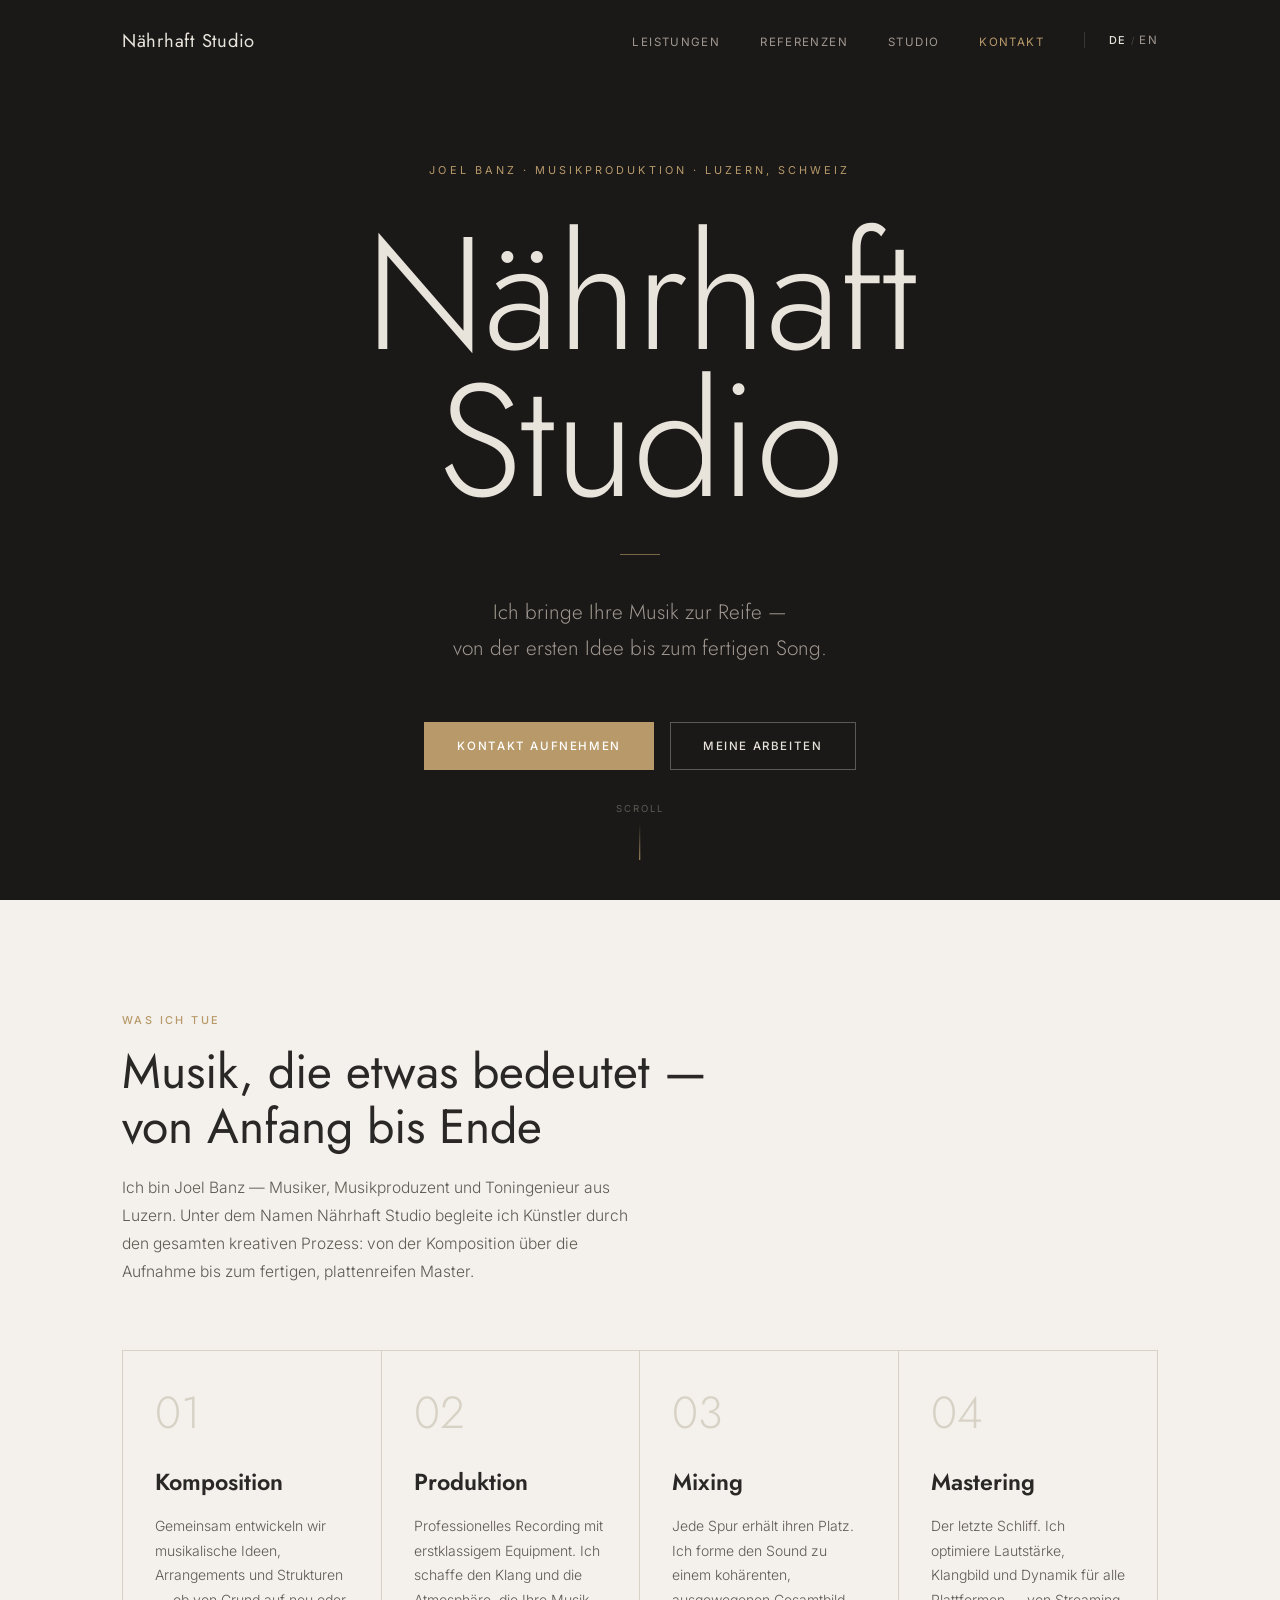
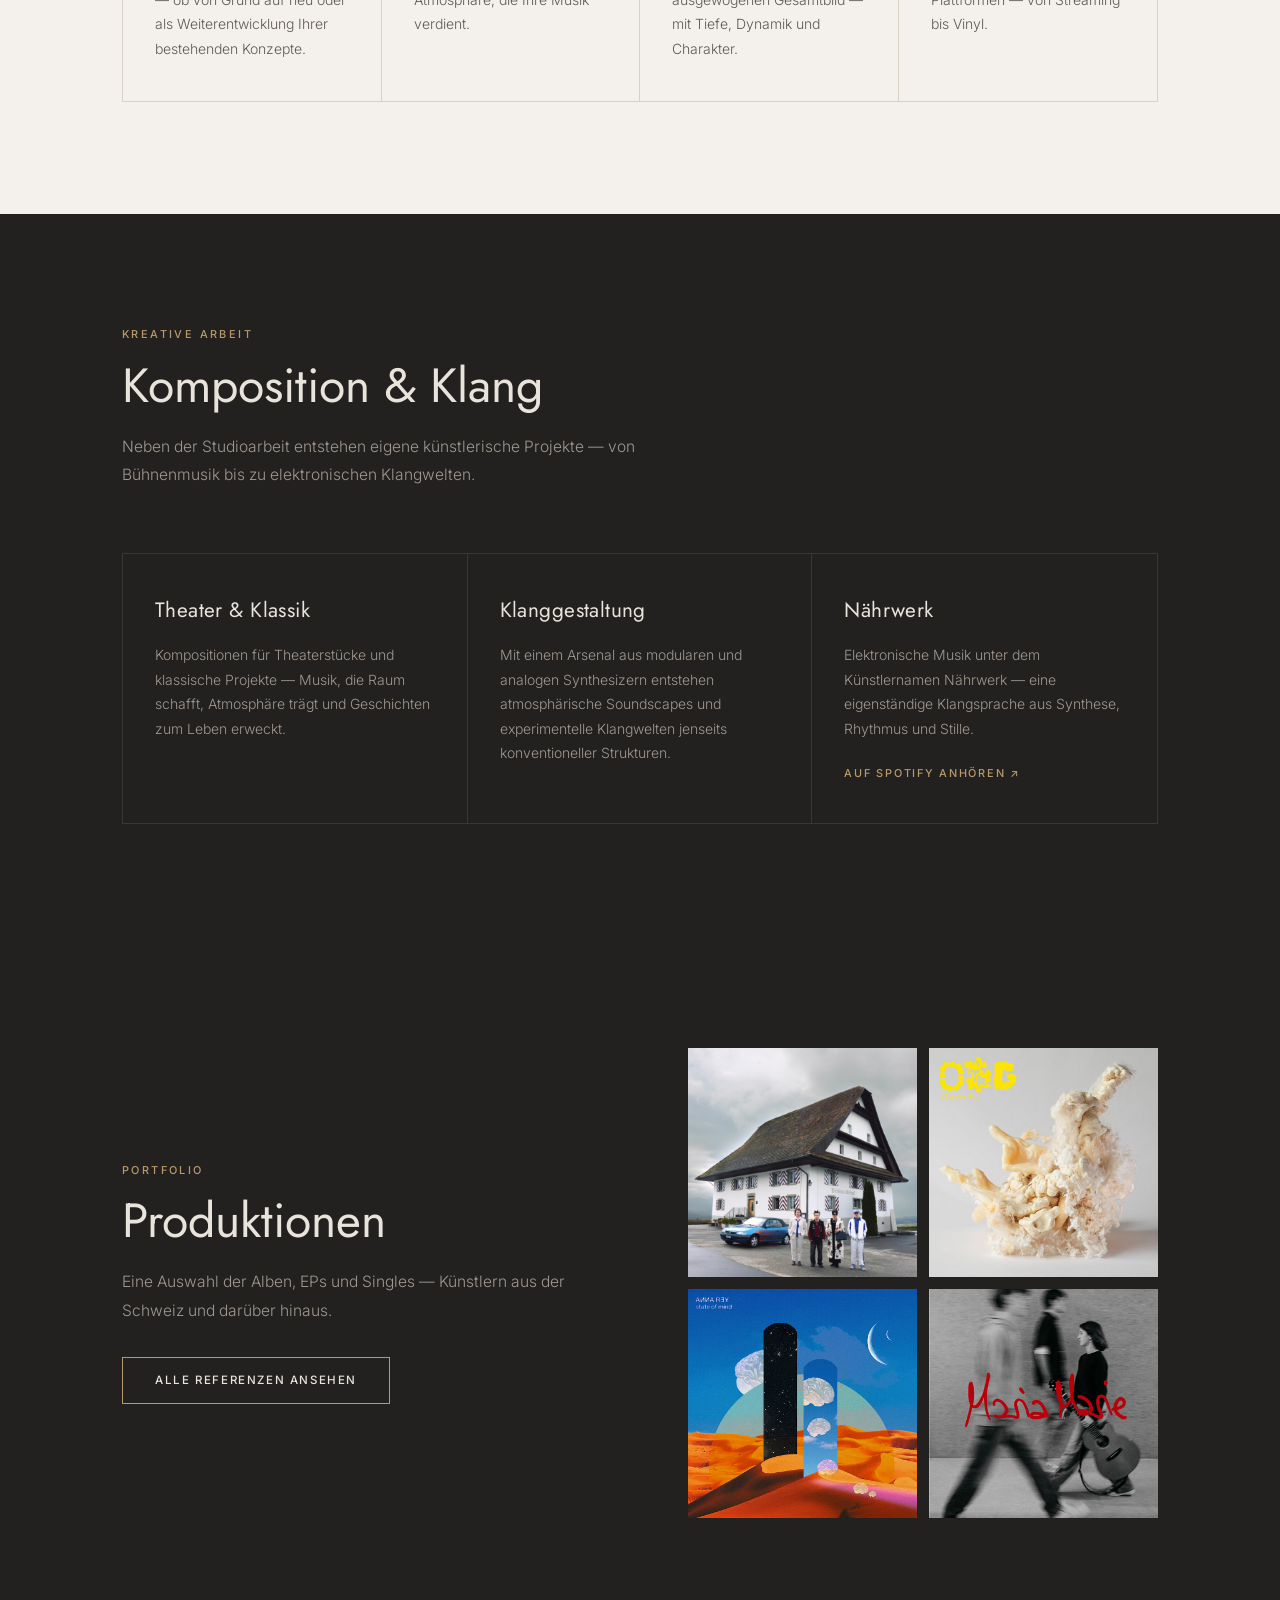
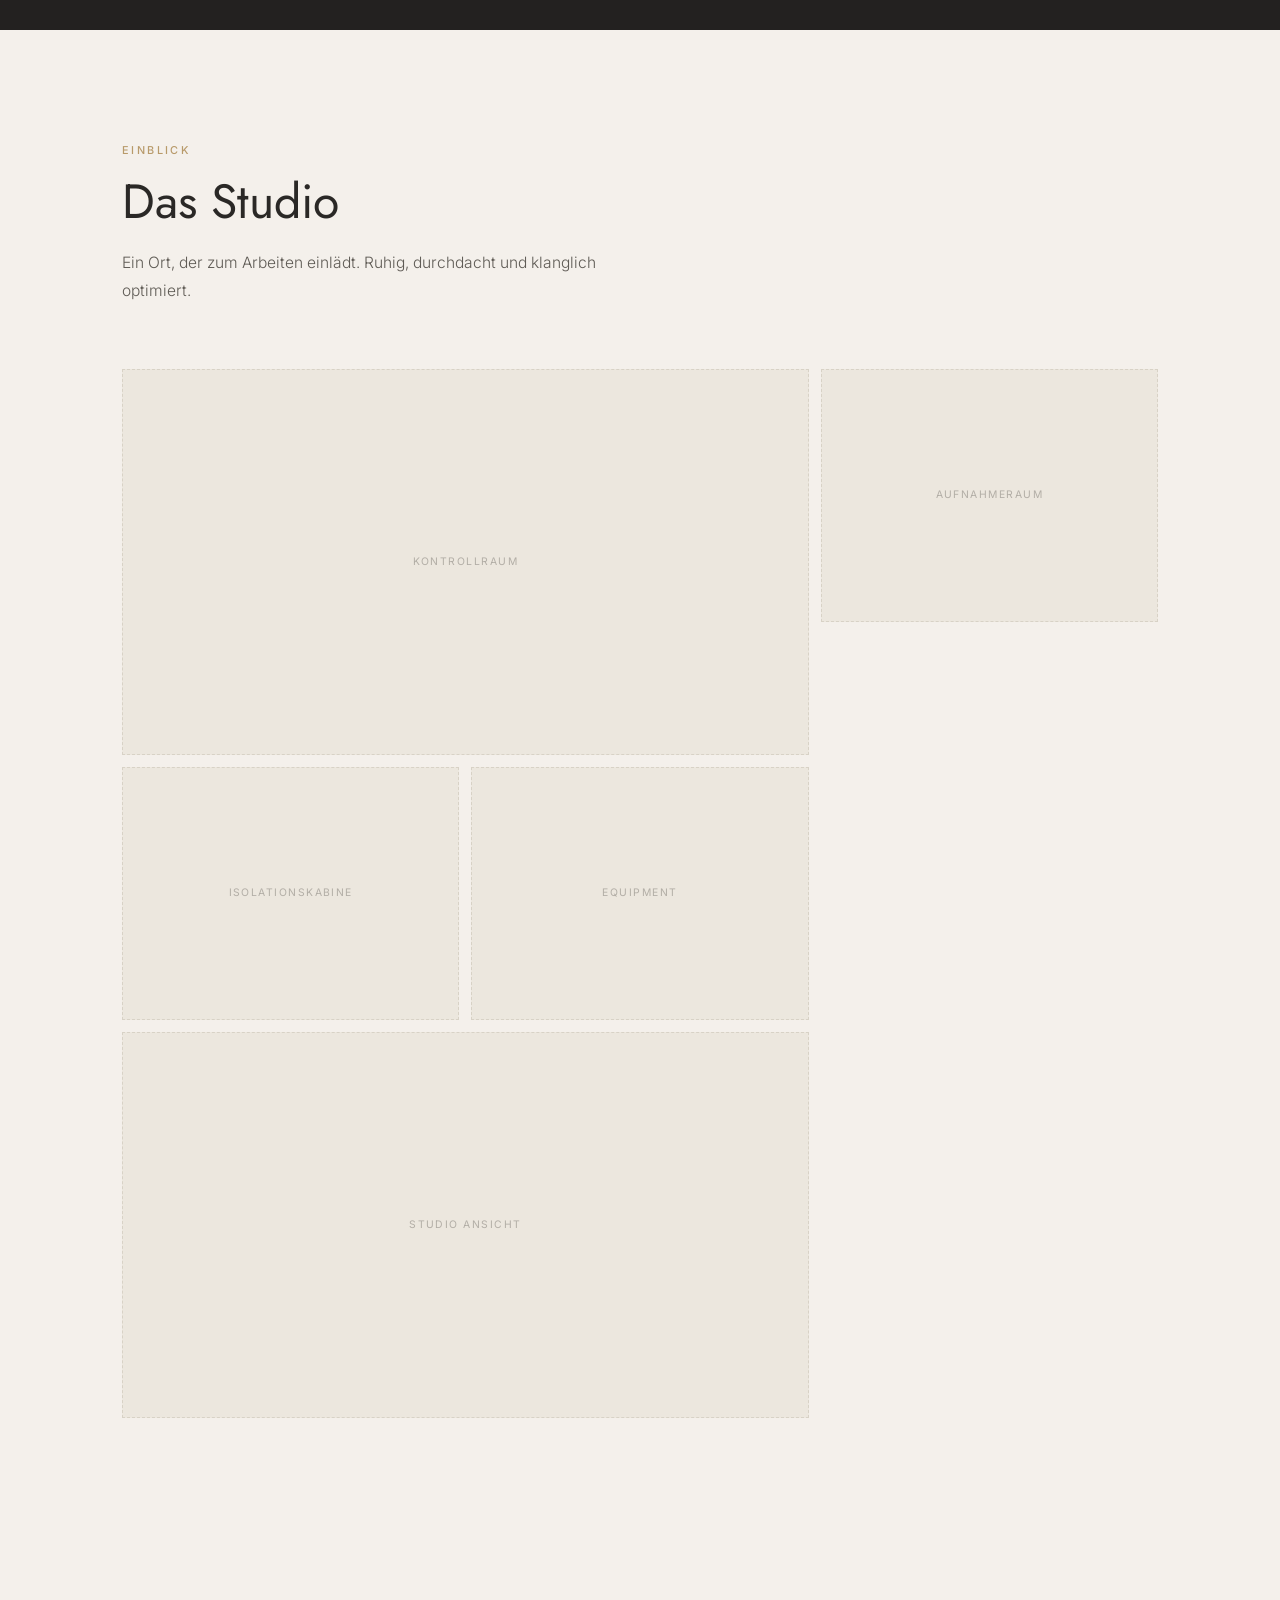
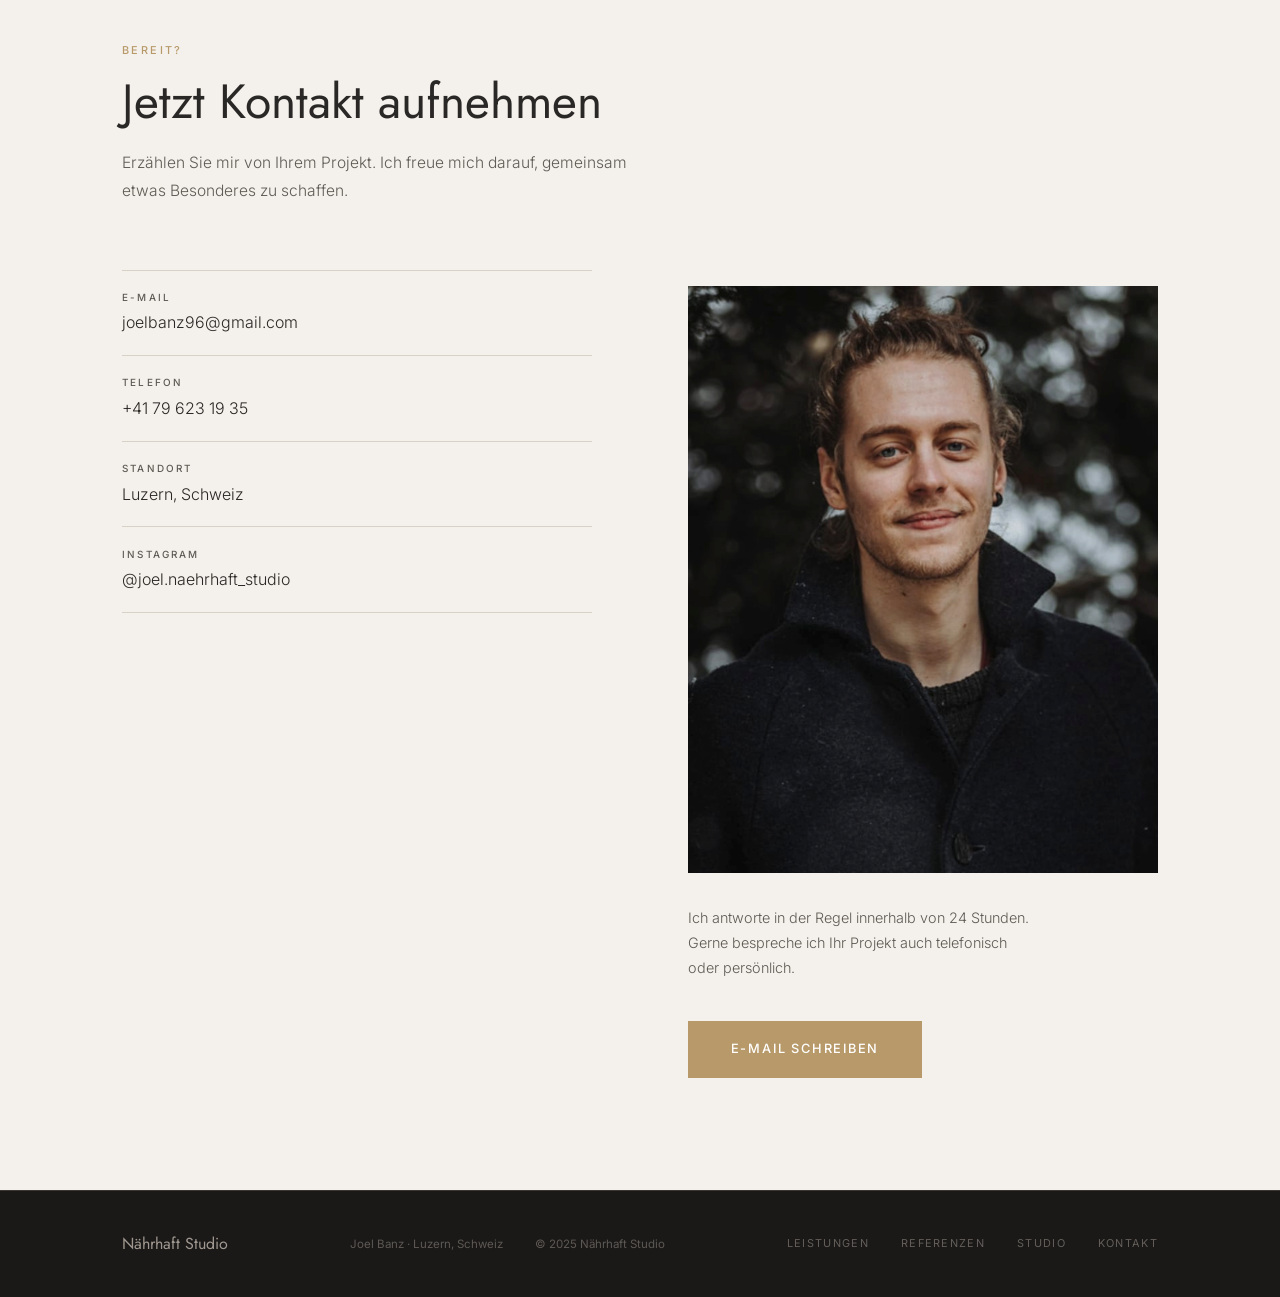
==== de/index.html @ 1186015e "Initial commit – Nährhaft Studio website" ====
<!DOCTYPE html>
<html lang="de">
<head>
    <meta charset="UTF-8">
    <meta name="viewport" content="width=device-width, initial-scale=1.0">

    <title>Joel Banz | Nährhaft Studio – Musikproduktion Luzern, Schweiz</title>
    <meta name="description" content="Joel Banz – Musiker, Musikproduzent und Toningenieur aus Luzern, Schweiz. Recording, Mixing, Mastering und Komposition unter dem Namen Nährhaft Studio.">
    <meta name="keywords" content="Joel Banz, Nährhaft Studio, Musikproduktion Luzern, Musikproduzent Luzern, Tonstudio Luzern, Tonstudio Schweiz, Aufnahmestudio Luzern, Mixing Luzern, Mastering Schweiz">
    <link rel="canonical" href="https://naehrhaft-studio.ch/de/">

    <link rel="alternate" hreflang="de"      href="https://naehrhaft-studio.ch/de/">
    <link rel="alternate" hreflang="en"      href="https://naehrhaft-studio.ch/en/">
    <link rel="alternate" hreflang="x-default" href="https://naehrhaft-studio.ch/de/">

    <meta property="og:title"       content="Joel Banz | Nährhaft Studio – Musikproduktion Luzern">
    <meta property="og:description" content="Joel Banz – Musikproduzent aus Luzern, Schweiz. Recording, Mixing, Mastering, Komposition.">
    <meta property="og:type"        content="website">
    <meta property="og:url"         content="https://naehrhaft-studio.ch/de/">
    <meta property="og:locale"      content="de_CH">

    <script type="application/ld+json">
    {
        "@context": "https://schema.org",
        "@type": "Person",
        "name": "Joel Banz",
        "jobTitle": "Musikproduzent",
        "description": "Joel Banz ist Musiker, Musikproduzent und Toningenieur aus Luzern, Schweiz. Unter dem Namen Nährhaft Studio bietet er Recording, Mixing, Mastering und Komposition.",
        "url": "https://naehrhaft-studio.ch/de/",
        "email": "joelbanz96@gmail.com",
        "address": { "@type": "PostalAddress", "addressLocality": "Luzern", "addressRegion": "LU", "addressCountry": "CH" },
        "brand": { "@type": "Brand", "name": "Nährhaft Studio" },
        "knowsAbout": ["Recording","Mixing","Mastering","Musikproduktion","Komposition","Tonstudio Luzern"]
    }
    </script>

    <link rel="preconnect" href="https://fonts.googleapis.com">
    <link rel="preconnect" href="https://fonts.gstatic.com" crossorigin>
    <link href="https://fonts.googleapis.com/css2?family=Jost:wght@200;300;400;500;600&family=Inter:wght@300;400;500&display=swap" rel="stylesheet">
    <link rel="stylesheet" href="../css/style.css">
</head>
<body>

<nav class="nav" id="nav" role="navigation" aria-label="Hauptnavigation">
    <div class="nav__inner">
        <a href="index.html" class="nav__logo">Nährhaft Studio</a>
        <button class="nav__toggle" id="navToggle" aria-expanded="false" aria-controls="navLinks" aria-label="Menü öffnen">
            <span></span><span></span><span></span>
        </button>
        <ul class="nav__links" id="navLinks">
            <li><a href="#services">Leistungen</a></li>
            <li><a href="references.html">Referenzen</a></li>
            <li><a href="#studio">Studio</a></li>
            <li><a href="#contact" class="nav__cta">Kontakt</a></li>
            <li class="lang-item">
                <span class="lang-btn lang-btn--current">DE</span>
                <span class="lang-sep">/</span>
                <a href="../en/index.html" class="lang-btn">EN</a>
            </li>
        </ul>
    </div>
</nav>

<section class="hero" id="home" aria-labelledby="hero-title">
    <div class="hero__content">
        <p class="hero__eyebrow">Joel Banz &middot; Musikproduktion &middot; Luzern, Schweiz</p>
        <h1 class="hero__title" id="hero-title">Nährhaft<br>Studio</h1>
        <div class="hero__divider"></div>
        <p class="hero__tagline">Ich bringe Ihre Musik zur Reife —<br>von der ersten Idee bis zum fertigen Song.</p>
        <div class="hero__actions">
            <a href="#contact" class="btn btn--primary">Kontakt aufnehmen</a>
            <a href="references.html" class="btn btn--ghost">Meine Arbeiten</a>
        </div>
    </div>
    <div class="hero__scroll" aria-hidden="true">
        <span class="hero__scroll-label">Scroll</span>
        <span class="hero__scroll-line"></span>
    </div>
</section>

<section class="services" id="services" aria-labelledby="services-title">
    <div class="container">
        <div class="section-header">
            <span class="section-label">Was ich tue</span>
            <h2 class="section-title" id="services-title">Musik, die etwas bedeutet —<br>von Anfang bis Ende</h2>
            <p class="section-text">
                Ich bin Joel Banz — Musiker, Musikproduzent und Toningenieur aus Luzern.
                Unter dem Namen Nährhaft Studio begleite ich Künstler durch den gesamten kreativen Prozess:
                von der Komposition über die Aufnahme bis zum fertigen, plattenreifen Master.
            </p>
        </div>
        <div class="services__grid">
            <div class="service-card">
                <div class="service-card__num">01</div>
                <h3 class="service-card__title">Komposition</h3>
                <p class="service-card__text">Gemeinsam entwickeln wir musikalische Ideen, Arrangements und Strukturen — ob von Grund auf neu oder als Weiterentwicklung Ihrer bestehenden Konzepte.</p>
            </div>
            <div class="service-card">
                <div class="service-card__num">02</div>
                <h3 class="service-card__title">Produktion</h3>
                <p class="service-card__text">Professionelles Recording mit erstklassigem Equipment. Ich schaffe den Klang und die Atmosphäre, die Ihre Musik verdient.</p>
            </div>
            <div class="service-card">
                <div class="service-card__num">03</div>
                <h3 class="service-card__title">Mixing</h3>
                <p class="service-card__text">Jede Spur erhält ihren Platz. Ich forme den Sound zu einem kohärenten, ausgewogenen Gesamtbild — mit Tiefe, Dynamik und Charakter.</p>
            </div>
            <div class="service-card">
                <div class="service-card__num">04</div>
                <h3 class="service-card__title">Mastering</h3>
                <p class="service-card__text">Der letzte Schliff. Ich optimiere Lautstärke, Klangbild und Dynamik für alle Plattformen — von Streaming bis Vinyl.</p>
            </div>
        </div>
    </div>
</section>

<section class="creative" id="creative" aria-labelledby="creative-title">
    <div class="container">
        <div class="section-header">
            <span class="section-label section-label--light">Kreative Arbeit</span>
            <h2 class="section-title section-title--light" id="creative-title">Komposition &amp; Klang</h2>
            <p class="section-text section-text--light">Neben der Studioarbeit entstehen eigene künstlerische Projekte — von Bühnenmusik bis zu elektronischen Klangwelten.</p>
        </div>
        <div class="creative__grid">
            <div class="creative-card">
                <h3 class="creative-card__title">Theater &amp; Klassik</h3>
                <p class="creative-card__text">Kompositionen für Theaterstücke und klassische Projekte — Musik, die Raum schafft, Atmosphäre trägt und Geschichten zum Leben erweckt.</p>
            </div>
            <div class="creative-card">
                <h3 class="creative-card__title">Klanggestaltung</h3>
                <p class="creative-card__text">Mit einem Arsenal aus modularen und analogen Synthesizern entstehen atmosphärische Soundscapes und experimentelle Klangwelten jenseits konventioneller Strukturen.</p>
            </div>
            <div class="creative-card creative-card--linked">
                <a href="https://open.spotify.com/artist/6WXcBFp0NF1ZWbCujQ64UZ" target="_blank" rel="noopener noreferrer" class="creative-card__link-wrap">
                    <h3 class="creative-card__title">Nährwerk</h3>
                    <p class="creative-card__text">Elektronische Musik unter dem Künstlernamen Nährwerk — eine eigenständige Klangsprache aus Synthese, Rhythmus und Stille.</p>
                    <span class="creative-card__listen">Auf Spotify anhören ↗</span>
                </a>
            </div>
        </div>
    </div>
</section>

<section class="refs-preview" id="references" aria-labelledby="refs-preview-title">
    <div class="container">
        <div class="refs-preview__inner">
            <div class="refs-preview__text">
                <span class="section-label">Portfolio</span>
                <h2 class="section-title section-title--light" id="refs-preview-title">Produktionen</h2>
                <p class="section-text section-text--light">Eine Auswahl der Alben, EPs und Singles — Künstlern aus der Schweiz und darüber hinaus.</p>
                <a href="references.html" class="btn--outline-light">Alle Referenzen ansehen</a>
            </div>
            <div class="refs-preview__albums">
                <a href="references.html" class="album-thumb"><img src="../images/albums/Club_Arielle_Ambulante_Burnoutkur.jpeg" alt="Club Arielle – Ambulante Burnoutkur" width="300" height="300" loading="lazy"></a>
                <a href="references.html" class="album-thumb"><img src="../images/albums/Oog_Viscose_Pop.jpg" alt="Oog – Viscose Pop" width="300" height="300" loading="lazy"></a>
                <a href="references.html" class="album-thumb"><img src="../images/albums/Anna_Rey_State_of_Mind.jpg" alt="Anna Rey – State of Mind" width="300" height="300" loading="lazy"></a>
                <a href="references.html" class="album-thumb"><img src="../images/albums/Janalynn_Maria_Marie.jpeg" alt="Janalynn – Maria Marie" width="300" height="300" loading="lazy"></a>
            </div>
        </div>
    </div>
</section>

<section class="studio-gallery" id="studio" aria-labelledby="studio-title">
    <div class="container">
        <div class="section-header">
            <span class="section-label">Einblick</span>
            <h2 class="section-title" id="studio-title">Das Studio</h2>
            <p class="section-text">Ein Ort, der zum Arbeiten einlädt. Ruhig, durchdacht und klanglich optimiert.</p>
        </div>
        <div class="gallery__grid">
            <div class="gallery__item gallery__item--wide"><div class="gallery__placeholder"><span>Kontrollraum</span></div></div>
            <div class="gallery__item"><div class="gallery__placeholder"><span>Aufnahmeraum</span></div></div>
            <div class="gallery__item"><div class="gallery__placeholder"><span>Isolationskabine</span></div></div>
            <div class="gallery__item"><div class="gallery__placeholder"><span>Equipment</span></div></div>
            <div class="gallery__item gallery__item--wide"><div class="gallery__placeholder"><span>Studio Ansicht</span></div></div>
        </div>
    </div>
</section>

<section class="contact" id="contact" aria-labelledby="contact-title">
    <div class="container">
        <div class="section-header">
            <span class="section-label">Bereit?</span>
            <h2 class="section-title" id="contact-title">Jetzt Kontakt aufnehmen</h2>
            <p class="section-text">Erzählen Sie mir von Ihrem Projekt. Ich freue mich darauf, gemeinsam etwas Besonderes zu schaffen.</p>
        </div>
        <div class="contact__grid">
            <div class="contact__details">
                <div class="contact__item">
                    <span class="contact__label">E-Mail</span>
                    <a href="mailto:joelbanz96@gmail.com" class="contact__value">joelbanz96@gmail.com</a>
                </div>
                <div class="contact__item">
                    <span class="contact__label">Telefon</span>
                    <a href="tel:+41796231935" class="contact__value">+41 79 623 19 35</a>
                </div>
                <div class="contact__item">
                    <span class="contact__label">Standort</span>
                    <span class="contact__value">Luzern, Schweiz</span>
                </div>
                <div class="contact__item">
                    <span class="contact__label">Instagram</span>
                    <a href="https://instagram.com/joel.naehrhaft_studio" class="contact__value" target="_blank" rel="noopener noreferrer">@joel.naehrhaft_studio</a>
                </div>
            </div>
            <div class="contact__side">
                <div class="contact__photo">
                    <img src="../images/profile/Joel.jpeg" alt="Joel Banz" width="600" height="750" loading="lazy">
                </div>
                <p class="contact__side-text">Ich antworte in der Regel innerhalb von 24 Stunden. Gerne bespreche ich Ihr Projekt auch telefonisch oder persönlich.</p>
                <a href="mailto:joelbanz96@gmail.com" class="btn btn--primary btn--large">E-Mail schreiben</a>
            </div>
        </div>
    </div>
</section>

<footer class="footer" role="contentinfo">
    <div class="container">
        <div class="footer__inner">
            <div class="footer__logo">Nährhaft Studio</div>
            <div class="footer__info">
                <span>Joel Banz &middot; Luzern, Schweiz</span>
                <span>&copy; 2025 Nährhaft Studio</span>
            </div>
            <nav class="footer__nav" aria-label="Footer-Navigation">
                <a href="#services">Leistungen</a>
                <a href="references.html">Referenzen</a>
                <a href="#studio">Studio</a>
                <a href="#contact">Kontakt</a>
            </nav>
        </div>
    </div>
</footer>

<script src="../js/main.js"></script>
</body>
</html>
---- css/style.css ----
/* =============================================
   Nährhaft Studio — Stylesheet
   ============================================= */

/* ---- Reset & Base ---- */
*, *::before, *::after { box-sizing: border-box; margin: 0; padding: 0; }

:root {
    --bg-light:       #f4f0eb;
    --bg-warm:        #ece7de;
    --bg-dark:        #1a1918;
    --bg-mid:         #232120;
    --bg-card:        #2c2a27;
    --accent:         #b89a6a;
    --accent-hover:   #a48558;
    --text-primary:   #2a2826;
    --text-secondary: #5e5a54;
    --text-light:     #e8e3db;
    --text-muted:     #a09890;
    --border-light:   #d8d2c6;
    --border-dark:    #3a3632;

    --font-serif: "Futura", "Futura PT", Jost, "Century Gothic", "Trebuchet MS", sans-serif;
    --font-sans:  'Inter', -apple-system, BlinkMacSystemFont, 'Segoe UI', sans-serif;

    --section-gap:    7rem;
    --container-w:    1100px;
    --pad:            2rem;
}

html { scroll-behavior: smooth; font-size: 16px; }

body {
    font-family: var(--font-sans);
    background: var(--bg-light);
    color: var(--text-primary);
    line-height: 1.6;
    -webkit-font-smoothing: antialiased;
}

img { max-width: 100%; display: block; }
a   { color: inherit; text-decoration: none; }

/* ---- Layout ---- */
.container {
    max-width: var(--container-w);
    margin: 0 auto;
    padding: 0 var(--pad);
}

/* ---- Typography helpers ---- */
.section-label {
    display: block;
    font-size: 0.68rem;
    font-weight: 500;
    letter-spacing: 0.22em;
    text-transform: uppercase;
    color: var(--accent);
    margin-bottom: 0.9rem;
}

.section-title {
    font-family: var(--font-serif);
    font-size: clamp(2rem, 4vw, 3rem);
    font-weight: 400;
    line-height: 1.15;
    color: var(--text-primary);
    margin-bottom: 1.25rem;
}
.section-title--light { color: var(--text-light); }

.section-text {
    font-size: 0.975rem;
    font-weight: 300;
    line-height: 1.8;
    color: var(--text-secondary);
    max-width: 52ch;
}
.section-text--light { color: var(--text-muted); }

.section-header        { margin-bottom: 4rem; }
.section-header--dark  { /* color variants handled via child class modifiers */ }

/* ---- Buttons ---- */
.btn {
    display: inline-block;
    padding: 0.85rem 2rem;
    font-family: var(--font-sans);
    font-size: 0.72rem;
    font-weight: 500;
    letter-spacing: 0.14em;
    text-transform: uppercase;
    border: 1px solid transparent;
    cursor: pointer;
    transition: background 0.2s, border-color 0.2s, color 0.2s;
}

.btn--primary {
    background: var(--accent);
    color: #fff;
    border-color: var(--accent);
}
.btn--primary:hover { background: var(--accent-hover); border-color: var(--accent-hover); }

.btn--ghost {
    background: transparent;
    color: var(--text-light);
    border-color: rgba(255,255,255,0.28);
}
.btn--ghost:hover { border-color: rgba(255,255,255,0.7); }

.btn--outline-light {
    display: inline-block;
    margin-top: 2rem;
    background: transparent;
    color: var(--text-light);
    border: 1px solid var(--accent);
    padding: 0.85rem 2rem;
    font-size: 0.72rem;
    font-weight: 500;
    letter-spacing: 0.14em;
    text-transform: uppercase;
    transition: background 0.2s, color 0.2s;
}
.btn--outline-light:hover { background: var(--accent); color: #fff; }

.btn--large { padding: 1.1rem 2.6rem; font-size: 0.8rem; }

/* ============================================================
   NAV
   ============================================================ */
.nav {
    position: fixed;
    top: 0; left: 0; right: 0;
    z-index: 100;
    padding: 1.6rem 0;
    transition: background 0.3s, padding 0.3s, box-shadow 0.3s;
}
.nav.scrolled {
    background: rgba(26, 25, 24, 0.97);
    padding: 1rem 0;
    box-shadow: 0 1px 0 var(--border-dark);
}

.nav__inner {
    max-width: var(--container-w);
    margin: 0 auto;
    padding: 0 var(--pad);
    display: flex;
    align-items: center;
    justify-content: space-between;
}

.nav__logo {
    font-family: var(--font-serif);
    font-size: 1.15rem;
    font-weight: 400;
    color: var(--text-light);
    letter-spacing: 0.04em;
    flex-shrink: 0;
}

.nav__links {
    list-style: none;
    display: flex;
    gap: 2.5rem;
    align-items: center;
}
.nav__links a {
    font-size: 0.72rem;
    font-weight: 400;
    letter-spacing: 0.12em;
    text-transform: uppercase;
    color: var(--text-muted);
    transition: color 0.2s;
}
.nav__links a:hover { color: var(--text-light); }
.nav__links .nav__cta { color: var(--accent) !important; }

.nav__toggle {
    display: none;
    flex-direction: column;
    gap: 5px;
    background: none;
    border: none;
    cursor: pointer;
    padding: 4px;
    z-index: 101;
}
.nav__toggle span {
    display: block;
    width: 22px;
    height: 1px;
    background: var(--text-light);
    transition: all 0.3s;
}

/* ---- Language toggle ---- */
.lang-item {
    display: flex;
    align-items: center;
    gap: 0.3rem;
    padding-left: 1.5rem;
    border-left: 1px solid var(--border-dark);
}

.lang-btn {
    background: none;
    border: none;
    font-family: var(--font-sans);
    font-size: 0.68rem;
    font-weight: 500;
    letter-spacing: 0.12em;
    color: var(--text-muted);
    cursor: pointer;
    padding: 0.15rem 0;
    transition: color 0.2s;
    line-height: 1;
}
.lang-btn:hover       { color: var(--text-light); }
.lang-btn.active,
.lang-btn--current    { color: var(--text-light); cursor: default; pointer-events: none; }

.lang-sep {
    font-size: 0.6rem;
    color: var(--text-muted);
    opacity: 0.35;
    user-select: none;
}

/* ============================================================
   HERO
   ============================================================ */
.hero {
    min-height: 100vh;
    background: var(--bg-dark);
    display: flex;
    flex-direction: column;
    justify-content: center;
    align-items: center;
    text-align: center;
    position: relative;
    padding: 9rem var(--pad) 7rem;
}

.hero__eyebrow {
    font-size: 0.68rem;
    letter-spacing: 0.28em;
    text-transform: uppercase;
    color: var(--accent);
    margin-bottom: 2.5rem;
    font-weight: 400;
}

.hero__title {
    font-family: var(--font-serif);
    font-size: clamp(4.5rem, 13vw, 10rem);
    font-weight: 300;
    line-height: 0.92;
    color: var(--text-light);
    letter-spacing: -0.01em;
    margin-bottom: 2.5rem;
}

.hero__divider {
    width: 40px;
    height: 1px;
    background: var(--accent);
    margin: 0 auto 2.5rem;
    opacity: 0.6;
}

.hero__tagline {
    font-family: var(--font-serif);
    font-size: clamp(1rem, 2vw, 1.3rem);
    font-weight: 300;
    color: var(--text-muted);
    margin-bottom: 3.5rem;
    line-height: 1.7;
}

.hero__actions {
    display: flex;
    gap: 1rem;
    flex-wrap: wrap;
    justify-content: center;
}

.hero__scroll {
    position: absolute;
    bottom: 2.5rem;
    left: 50%;
    transform: translateX(-50%);
    display: flex;
    flex-direction: column;
    align-items: center;
    gap: 0.5rem;
}

.hero__scroll-label {
    font-size: 0.6rem;
    letter-spacing: 0.2em;
    text-transform: uppercase;
    color: var(--text-muted);
    opacity: 0.5;
}

.hero__scroll-line {
    display: block;
    width: 1px;
    height: 36px;
    background: linear-gradient(to bottom, transparent, var(--accent));
    animation: scrollPulse 2.2s ease-in-out infinite;
}

@keyframes scrollPulse {
    0%, 100% { opacity: 0.25; }
    50%       { opacity: 0.9; }
}

/* ============================================================
   SERVICES
   ============================================================ */
.services {
    background: var(--bg-light);
    padding: var(--section-gap) 0;
}

.services__grid {
    display: grid;
    grid-template-columns: repeat(4, 1fr);
    border: 1px solid var(--border-light);
}

.service-card {
    padding: 2.5rem 2rem 2.5rem;
    border-right: 1px solid var(--border-light);
    transition: background 0.25s;
}
.service-card:last-child { border-right: none; }
.service-card:hover { background: var(--bg-warm); }

.service-card__num {
    font-family: var(--font-serif);
    font-size: 2.8rem;
    font-weight: 300;
    color: var(--border-light);
    line-height: 1;
    margin-bottom: 1.75rem;
    user-select: none;
}

.service-card__title {
    font-family: var(--font-serif);
    font-size: 1.45rem;
    font-weight: 600;
    color: var(--text-primary);
    margin-bottom: 0.8rem;
}

.service-card__text {
    font-size: 0.875rem;
    font-weight: 300;
    color: var(--text-secondary);
    line-height: 1.75;
}

/* ============================================================
   CREATIVE WORK
   ============================================================ */
.creative {
    background: var(--bg-mid);
    padding: var(--section-gap) 0;
}

.creative__grid {
    display: grid;
    grid-template-columns: repeat(3, 1fr);
    gap: 0;
    border: 1px solid var(--border-dark);
}

.creative-card {
    padding: 2.5rem 2rem;
    border-right: 1px solid var(--border-dark);
}
.creative-card:last-child { border-right: none; }

.creative-card__title {
    font-family: var(--font-serif);
    font-size: 1.3rem;
    font-weight: 400;
    color: var(--text-light);
    margin-bottom: 1rem;
    letter-spacing: 0.02em;
}

.creative-card__text {
    font-size: 0.875rem;
    font-weight: 300;
    color: var(--text-muted);
    line-height: 1.75;
}

/* Nährwerk card — fully clickable */
.creative-card--linked {
    transition: background 0.25s;
}
.creative-card--linked:hover { background: var(--bg-card); }

.creative-card__link-wrap {
    display: flex;
    flex-direction: column;
    height: 100%;
    text-decoration: none;
}

.creative-card__listen {
    display: inline-block;
    margin-top: 1.5rem;
    font-size: 0.68rem;
    font-weight: 500;
    letter-spacing: 0.16em;
    text-transform: uppercase;
    color: var(--accent);
    transition: color 0.2s;
}
.creative-card--linked:hover .creative-card__listen { color: var(--text-light); }

/* ============================================================
   GEAR
   ============================================================ */
.gear {
    background: var(--bg-dark);
    padding: var(--section-gap) 0;
}

.gear__grid {
    display: grid;
    grid-template-columns: repeat(3, 1fr);
    gap: 3.5rem 4.5rem;
}

.gear-category__title {
    font-size: 0.65rem;
    font-weight: 500;
    letter-spacing: 0.22em;
    text-transform: uppercase;
    color: var(--accent);
    margin-bottom: 1rem;
    padding-bottom: 0.75rem;
    border-bottom: 1px solid var(--border-dark);
}

.gear-list { list-style: none; }

.gear-list li {
    font-size: 0.9rem;
    font-weight: 300;
    color: var(--text-muted);
    padding: 0.45rem 0;
    border-bottom: 1px solid rgba(255,255,255,0.04);
    transition: color 0.2s;
}
.gear-list li:hover { color: var(--text-light); }
.gear-list li:last-child { border-bottom: none; }

/* ============================================================
   STUDIO GALLERY
   ============================================================ */
.studio-gallery {
    background: var(--bg-light);
    padding: var(--section-gap) 0;
}

.gallery__note {
    font-size: 0.75rem;
    color: var(--text-secondary);
    margin-top: -3rem;
    margin-bottom: 3.5rem;
    opacity: 0.6;
    font-style: italic;
}

.gallery__grid {
    display: grid;
    grid-template-columns: repeat(3, 1fr);
    gap: 0.75rem;
}

.gallery__item {
    overflow: hidden;
    aspect-ratio: 4/3;
    background: var(--bg-warm);
    position: relative;
}

.gallery__item--wide { grid-column: span 2; aspect-ratio: 16/9; }
.gallery__item--tall { grid-row: span 2; aspect-ratio: unset; }

.gallery__item img {
    width: 100%;
    height: 100%;
    object-fit: cover;
    transition: transform 0.55s ease;
}
.gallery__item:hover img { transform: scale(1.04); }

.gallery__placeholder {
    width: 100%;
    height: 100%;
    background: var(--bg-warm);
    border: 1px dashed var(--border-light);
    display: flex;
    align-items: center;
    justify-content: center;
}
.gallery__placeholder span {
    font-size: 0.65rem;
    letter-spacing: 0.14em;
    text-transform: uppercase;
    color: var(--text-secondary);
    opacity: 0.4;
}

/* ============================================================
   REFERENCES PREVIEW
   ============================================================ */
.refs-preview {
    background: var(--bg-mid);
    padding: var(--section-gap) 0;
}

.refs-preview__inner {
    display: grid;
    grid-template-columns: 1fr 1fr;
    gap: 6rem;
    align-items: center;
}

.refs-preview__albums {
    display: grid;
    grid-template-columns: repeat(2, 1fr);
    gap: 0.75rem;
}

.album-thumb {
    aspect-ratio: 1;
    overflow: hidden;
    background: var(--bg-card);
}

.album-thumb img {
    width: 100%;
    height: 100%;
    object-fit: cover;
    transition: transform 0.4s ease;
}
.album-thumb:hover img { transform: scale(1.05); }

.album-thumb--placeholder {
    border: 1px dashed var(--border-dark);
}

/* ============================================================
   CONTACT
   ============================================================ */
.contact {
    background: var(--bg-light);
    padding: var(--section-gap) 0;
}

.contact__grid {
    display: grid;
    grid-template-columns: 1fr 1fr;
    gap: 6rem;
    align-items: start;
}

.contact__item {
    display: flex;
    flex-direction: column;
    gap: 0.3rem;
    padding: 1.2rem 0;
    border-bottom: 1px solid var(--border-light);
}
.contact__item:first-child { border-top: 1px solid var(--border-light); }

.contact__label {
    font-size: 0.62rem;
    font-weight: 500;
    letter-spacing: 0.22em;
    text-transform: uppercase;
    color: var(--text-secondary);
}

.contact__value {
    font-size: 1rem;
    font-weight: 300;
    color: var(--text-primary);
    transition: color 0.2s;
}
a.contact__value:hover { color: var(--accent); }

.contact__side { padding-top: 1rem; }

.contact__photo {
    width: 100%;
    aspect-ratio: 4 / 5;
    overflow: hidden;
    margin-bottom: 2rem;
}

.contact__photo img {
    width: 100%;
    height: 100%;
    object-fit: cover;
    object-position: center top;
}

.contact__side-text {
    font-size: 0.9rem;
    font-weight: 300;
    color: var(--text-secondary);
    line-height: 1.75;
    margin-bottom: 2.5rem;
    max-width: 38ch;
}

/* ============================================================
   FOOTER
   ============================================================ */
.footer {
    background: var(--bg-dark);
    padding: 2.5rem 0;
    border-top: 1px solid var(--border-dark);
}

.footer__inner {
    display: flex;
    align-items: center;
    justify-content: space-between;
    gap: 2rem;
    flex-wrap: wrap;
}

.footer__logo {
    font-family: var(--font-serif);
    font-size: 1rem;
    font-weight: 400;
    color: var(--text-muted);
}

.footer__info {
    display: flex;
    gap: 2rem;
    font-size: 0.72rem;
    color: var(--text-muted);
    opacity: 0.5;
}

.footer__nav {
    display: flex;
    gap: 2rem;
}
.footer__nav a {
    font-size: 0.68rem;
    letter-spacing: 0.12em;
    text-transform: uppercase;
    color: var(--text-muted);
    opacity: 0.55;
    transition: opacity 0.2s;
}
.footer__nav a:hover { opacity: 1; }

/* ============================================================
   REFERENCES PAGE
   ============================================================ */
.page-hero {
    background: var(--bg-light);
    padding: 9rem var(--pad) 4rem;
    border-bottom: 1px solid var(--border-light);
}

.refs-section {
    background: var(--bg-light);
    padding: 5rem 0 var(--section-gap);
}

.refs__grid {
    display: grid;
    grid-template-columns: repeat(3, 1fr);
    gap: 3rem 2rem;
}

.ref-card__img-wrap {
    display: block;
    position: relative;
    overflow: hidden;
    aspect-ratio: 1;
    background: var(--bg-warm);
    margin-bottom: 1rem;
}
.ref-card__img-wrap img {
    width: 100%;
    height: 100%;
    object-fit: cover;
    transition: transform 0.4s ease;
}
.ref-card__img-wrap:hover img { transform: scale(1.04); }

.ref-card__overlay {
    position: absolute;
    inset: 0;
    background: rgba(26,25,24,0.72);
    display: flex;
    align-items: center;
    justify-content: center;
    opacity: 0;
    transition: opacity 0.3s;
}
.ref-card__img-wrap:hover .ref-card__overlay { opacity: 1; }

.ref-card__listen {
    font-size: 0.7rem;
    font-weight: 500;
    letter-spacing: 0.16em;
    text-transform: uppercase;
    color: var(--text-light);
}

.ref-card__placeholder-img {
    width: 100%;
    height: 100%;
    background: var(--bg-warm);
    border: 1px dashed var(--border-light);
}

.ref-card__info { padding: 0 0.15rem; }

.ref-card__artist {
    font-size: 0.68rem;
    font-weight: 500;
    letter-spacing: 0.18em;
    text-transform: uppercase;
    color: var(--accent);
    margin-bottom: 0.25rem;
}

.ref-card__title {
    font-family: var(--font-serif);
    font-size: 1.2rem;
    font-weight: 400;
    color: var(--text-primary);
    margin-bottom: 0.3rem;
}

.ref-card__meta {
    font-size: 0.75rem;
    color: var(--text-secondary);
}

.ref-card__role {
    font-size: 0.75rem;
    color: var(--text-secondary);
    margin-top: 0.2rem;
}

.refs-cta {
    background: var(--bg-dark);
    padding: var(--section-gap) 0;
    text-align: center;
}
.refs-cta__inner { max-width: 580px; margin: 0 auto; }
.refs-cta__inner .section-text {
    margin: 0 auto;
    text-align: center;
}
.refs-cta__inner .btn { margin-top: 2.5rem; }

/* ============================================================
   RESPONSIVE
   ============================================================ */
@media (max-width: 900px) {
    :root { --section-gap: 5rem; --pad: 1.5rem; }

    .services__grid { grid-template-columns: repeat(2, 1fr); }
    .service-card:nth-child(2) { border-right: none; }
    .service-card:nth-child(1),
    .service-card:nth-child(2) { border-bottom: 1px solid var(--border-light); }

    .creative__grid { grid-template-columns: 1fr; }
    .creative-card { border-right: none; border-bottom: 1px solid var(--border-dark); }
    .creative-card:last-child { border-bottom: none; }

    .gear__grid { grid-template-columns: repeat(2, 1fr); gap: 2.5rem 3rem; }

    .gallery__grid { grid-template-columns: repeat(2, 1fr); }
    .gallery__item--wide { grid-column: span 2; }

    .refs-preview__inner  { grid-template-columns: 1fr; gap: 3rem; }
    .contact__grid        { grid-template-columns: 1fr; gap: 3rem; }

    .refs__grid { grid-template-columns: repeat(2, 1fr); }
}

@media (max-width: 640px) {
    .lang-item {
        border-left: none;
        padding-left: 0;
    }
    .lang-btn { font-size: 1rem; letter-spacing: 0.15em; }
    .nav__links {
        display: none;
        position: fixed;
        inset: 0;
        background: var(--bg-dark);
        flex-direction: column;
        justify-content: center;
        align-items: center;
        gap: 2.5rem;
    }
    .nav__links.open { display: flex; }
    .nav__links a { font-size: 1rem; letter-spacing: 0.15em; }
    .nav__toggle { display: flex; }

    .services__grid { grid-template-columns: 1fr; }
    .service-card { border-right: none; border-bottom: 1px solid var(--border-light); }
    .service-card:last-child { border-bottom: none; }
    .service-card:nth-child(1),
    .service-card:nth-child(2) { border-bottom: 1px solid var(--border-light); }

    .gear__grid { grid-template-columns: 1fr; gap: 2rem; }

    .gallery__grid { grid-template-columns: 1fr; }
    .gallery__item--wide { grid-column: span 1; aspect-ratio: 4/3; }

    .refs-preview__albums { grid-template-columns: repeat(2, 1fr); }

    .footer__inner { flex-direction: column; text-align: center; }
    .footer__info { flex-direction: column; gap: 0.4rem; align-items: center; }

    .refs__grid { grid-template-columns: 1fr; }
}
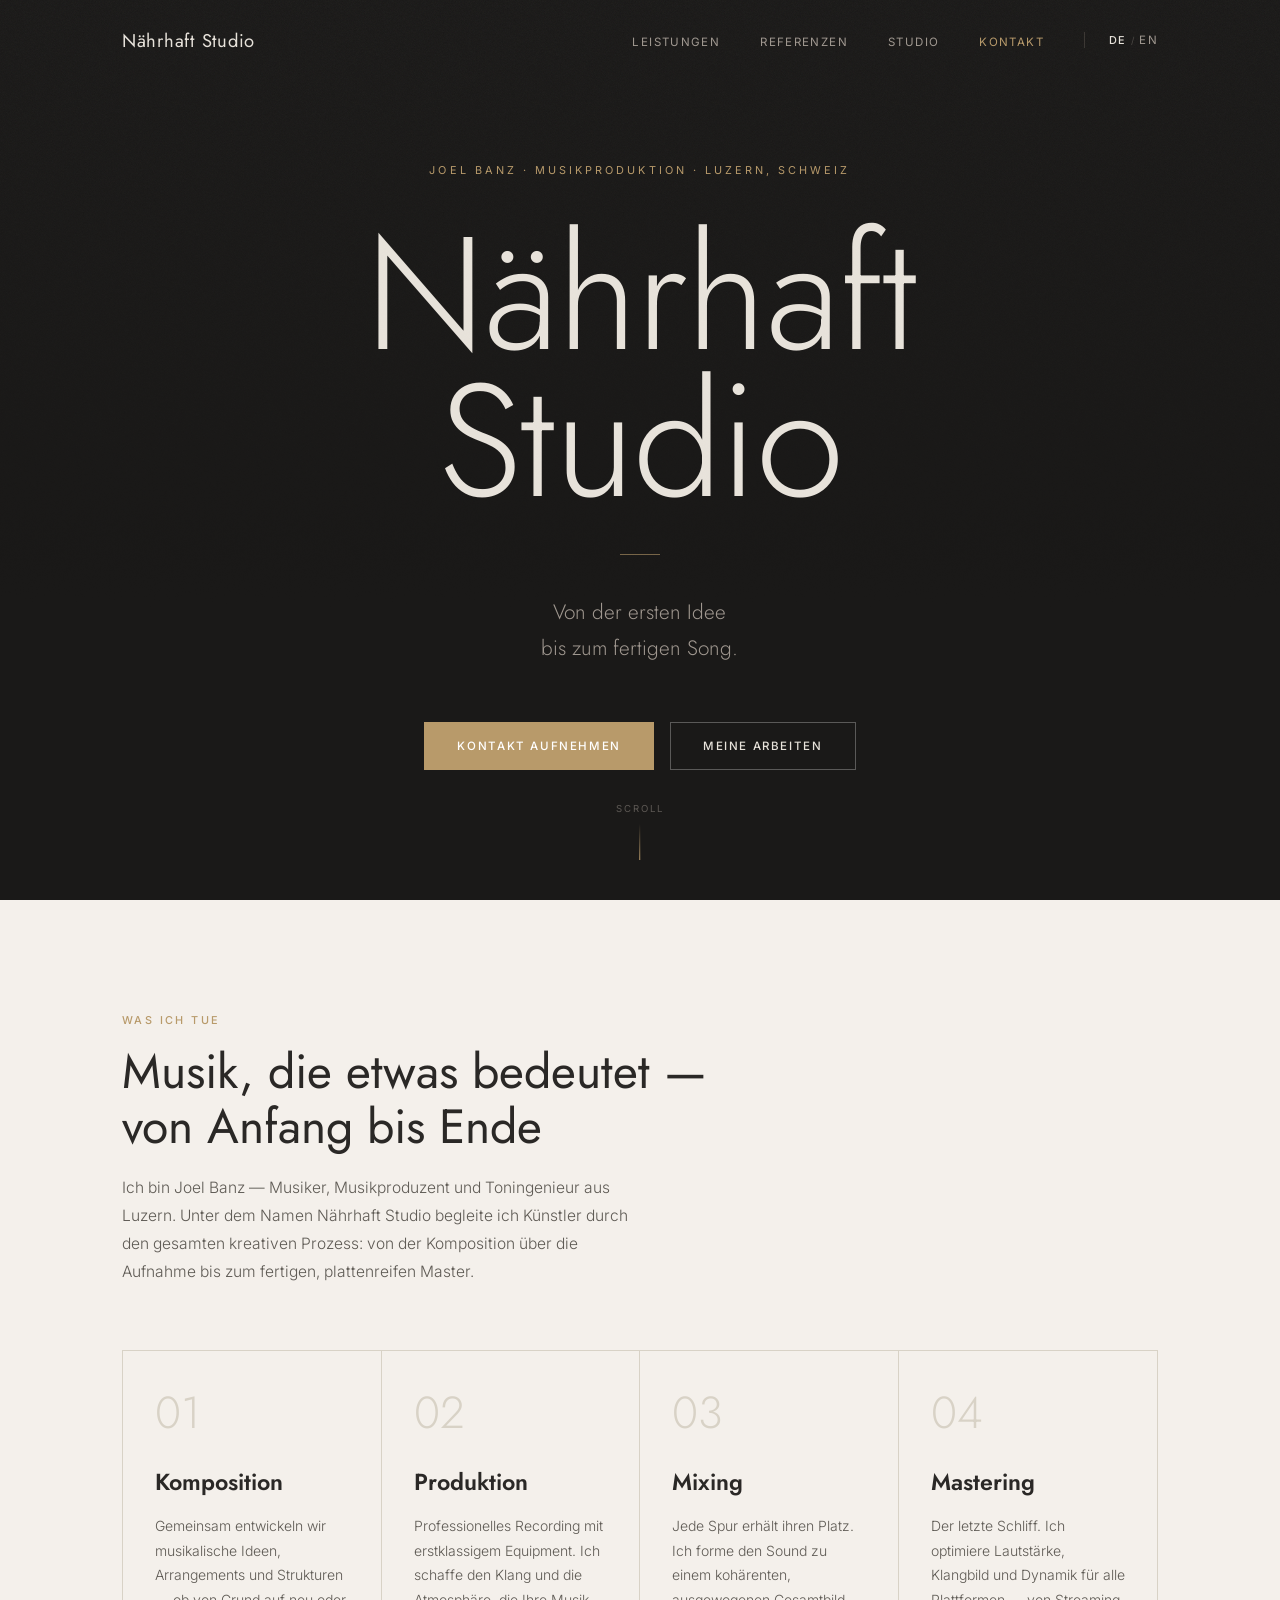
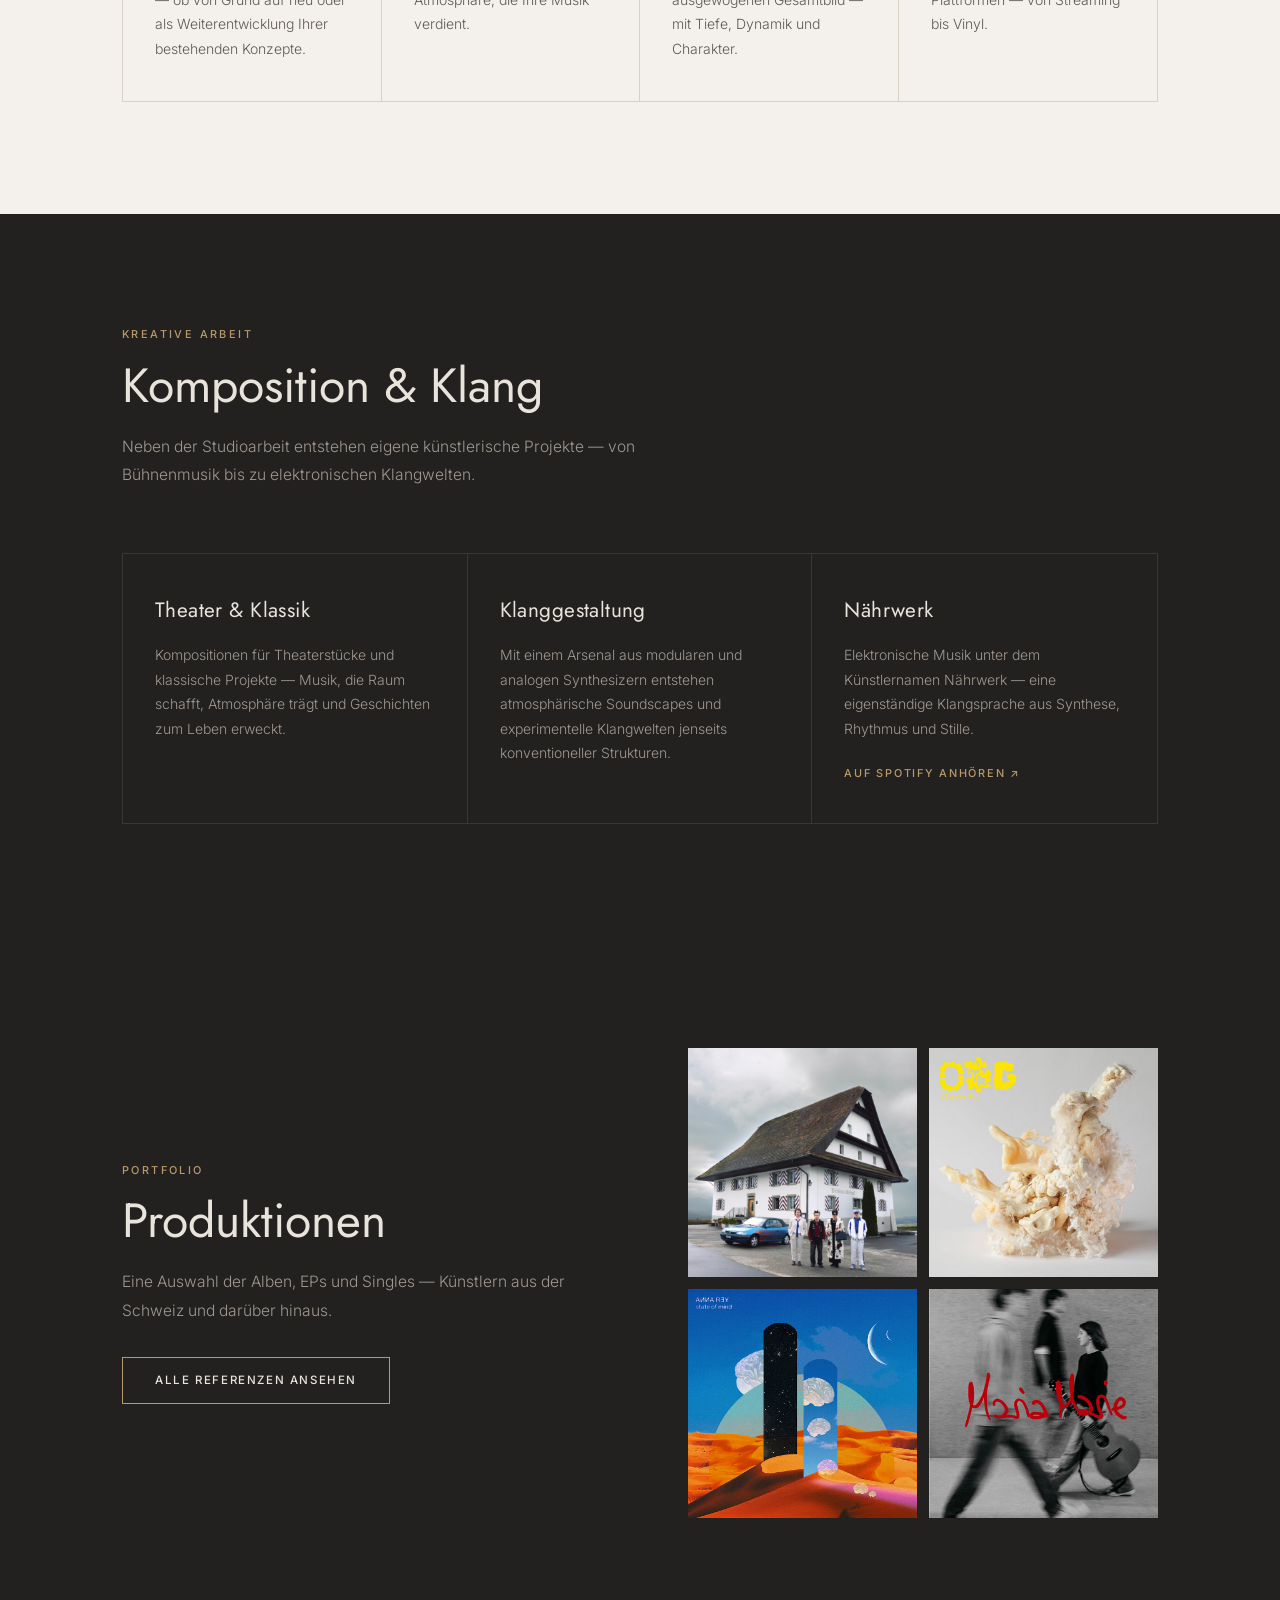
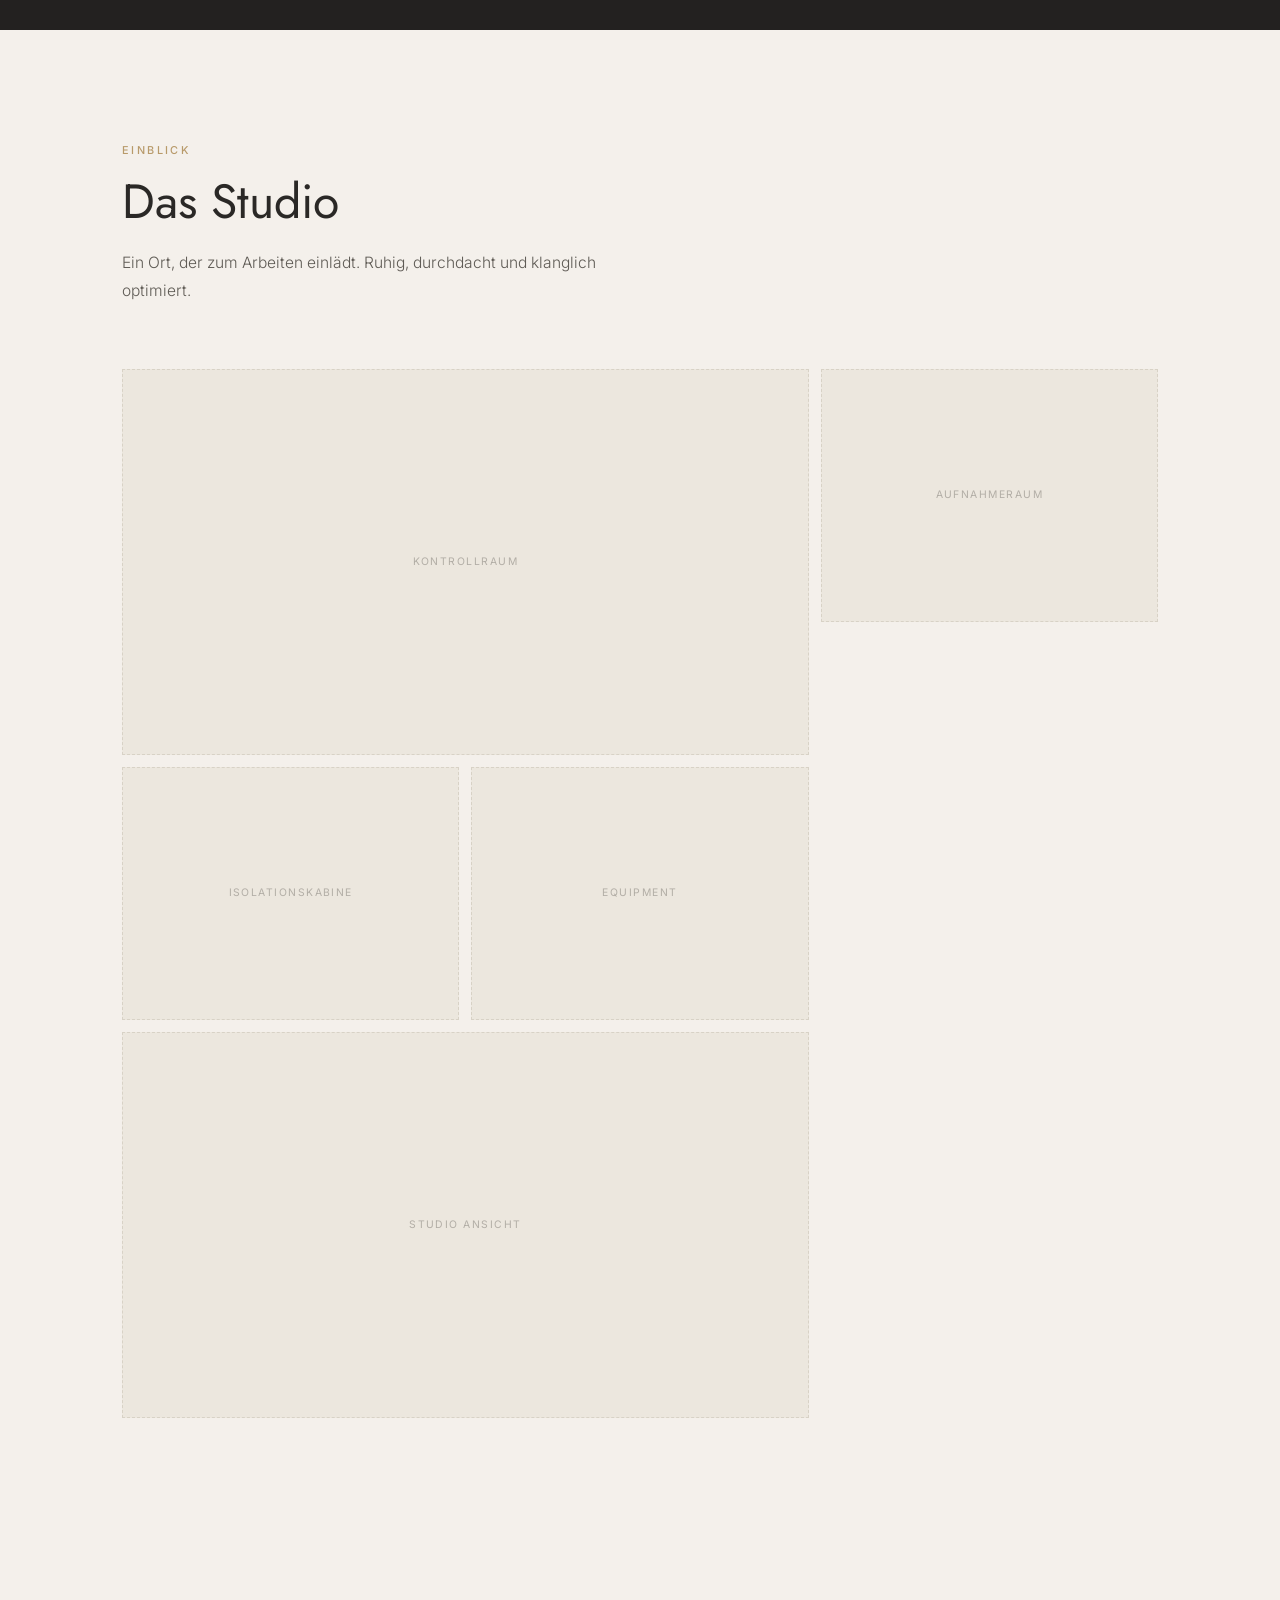
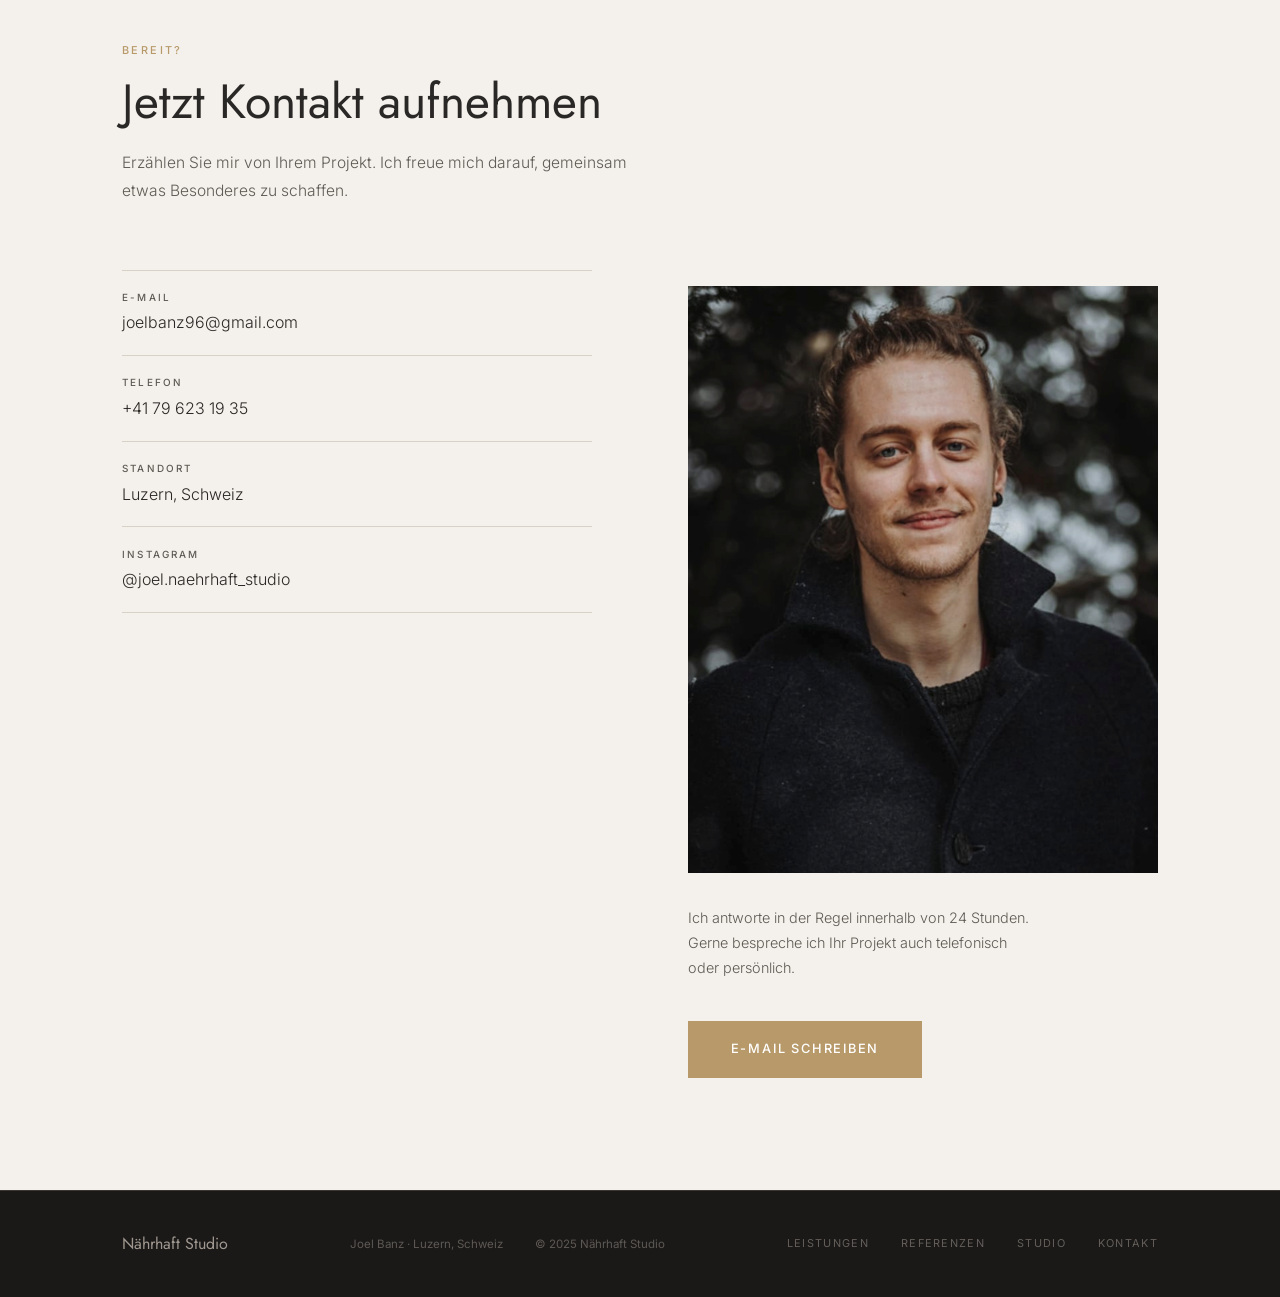
==== commit 8498491d: "Update hero tagline in EN and DE" ====
--- a/de/index.html
+++ b/de/index.html
@@ -66,7 +66,7 @@
         <p class="hero__eyebrow">Joel Banz &middot; Musikproduktion &middot; Luzern, Schweiz</p>
         <h1 class="hero__title" id="hero-title">Nährhaft<br>Studio</h1>
         <div class="hero__divider"></div>
-        <p class="hero__tagline">Ich bringe Ihre Musik zur Reife —<br>von der ersten Idee bis zum fertigen Song.</p>
+        <p class="hero__tagline">Von der ersten Idee<br>bis zum fertigen Song.</p>
         <div class="hero__actions">
             <a href="#contact" class="btn btn--primary">Kontakt aufnehmen</a>
             <a href="references.html" class="btn btn--ghost">Meine Arbeiten</a>
--- a/css/style.css
+++ b/css/style.css
@@ -36,6 +36,20 @@
     color: var(--text-primary);
     line-height: 1.6;
     -webkit-font-smoothing: antialiased;
+}
+
+/* ---- Grain overlay ---- */
+body::after {
+    content: '';
+    position: fixed;
+    inset: 0;
+    pointer-events: none;
+    z-index: 9998;
+    background-image: url("data:image/svg+xml,%3Csvg xmlns='http://www.w3.org/2000/svg' width='300' height='300'%3E%3Cfilter id='n'%3E%3CfeTurbulence type='fractalNoise' baseFrequency='0.85' numOctaves='4' stitchTiles='stitch'/%3E%3C/filter%3E%3Crect width='300' height='300' filter='url(%23n)'/%3E%3C/svg%3E");
+    background-size: 180px 180px;
+    opacity: 0.045;
+    -webkit-mask-image: linear-gradient(to bottom, black 0%, transparent 75%);
+    mask-image: linear-gradient(to bottom, black 0%, transparent 75%);
 }
 
 img { max-width: 100%; display: block; }
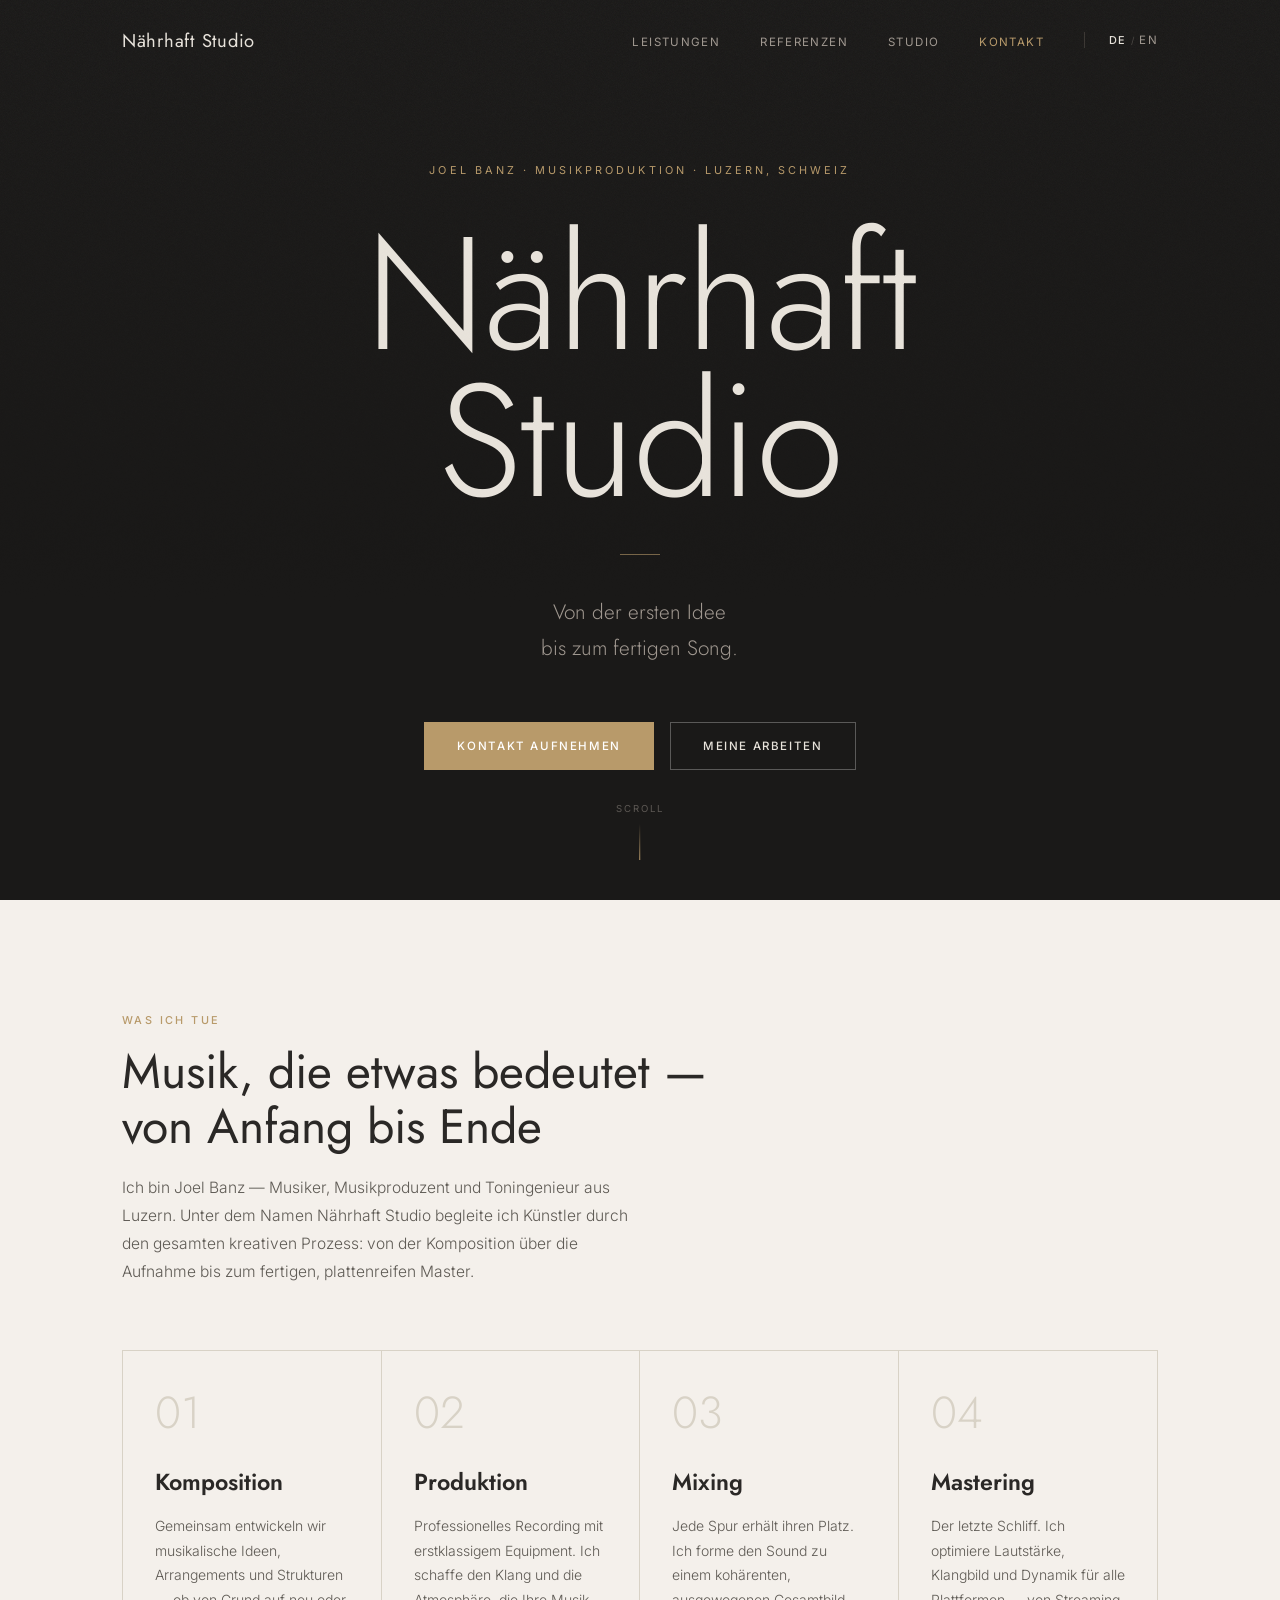
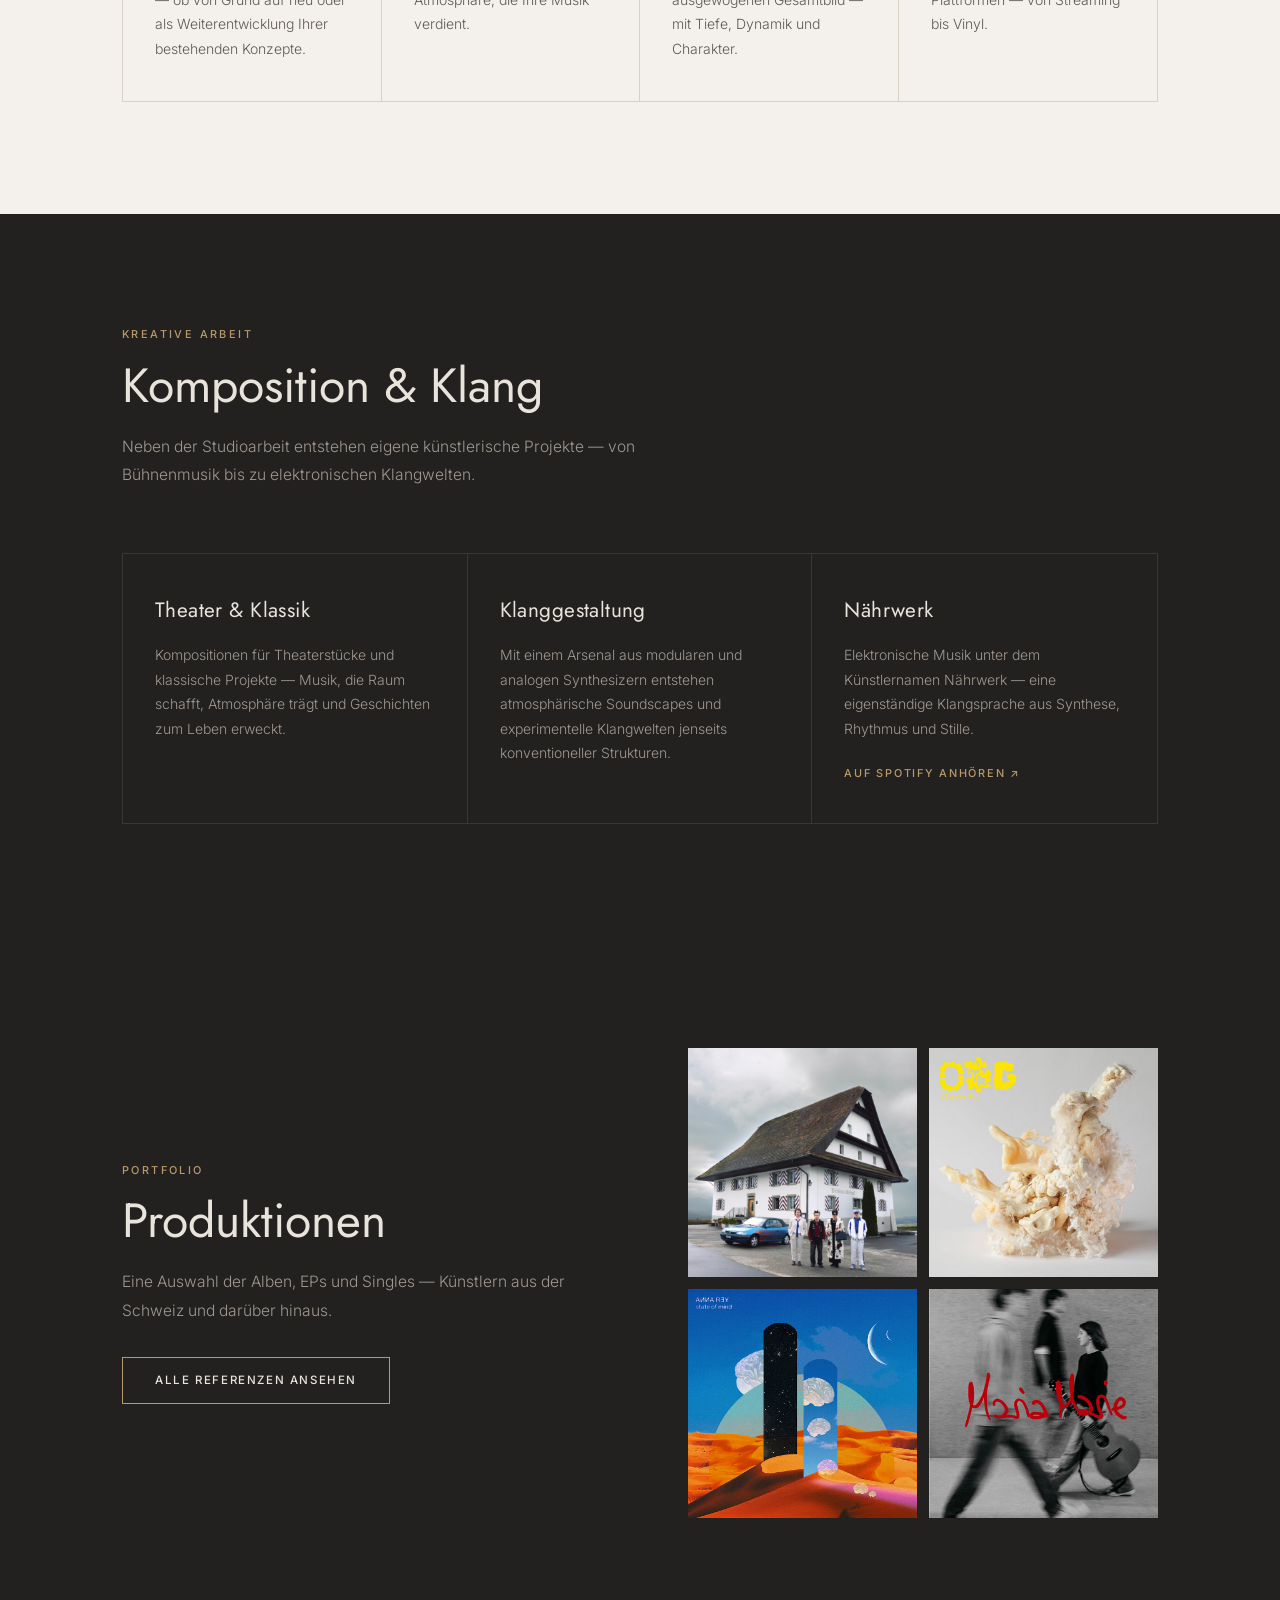
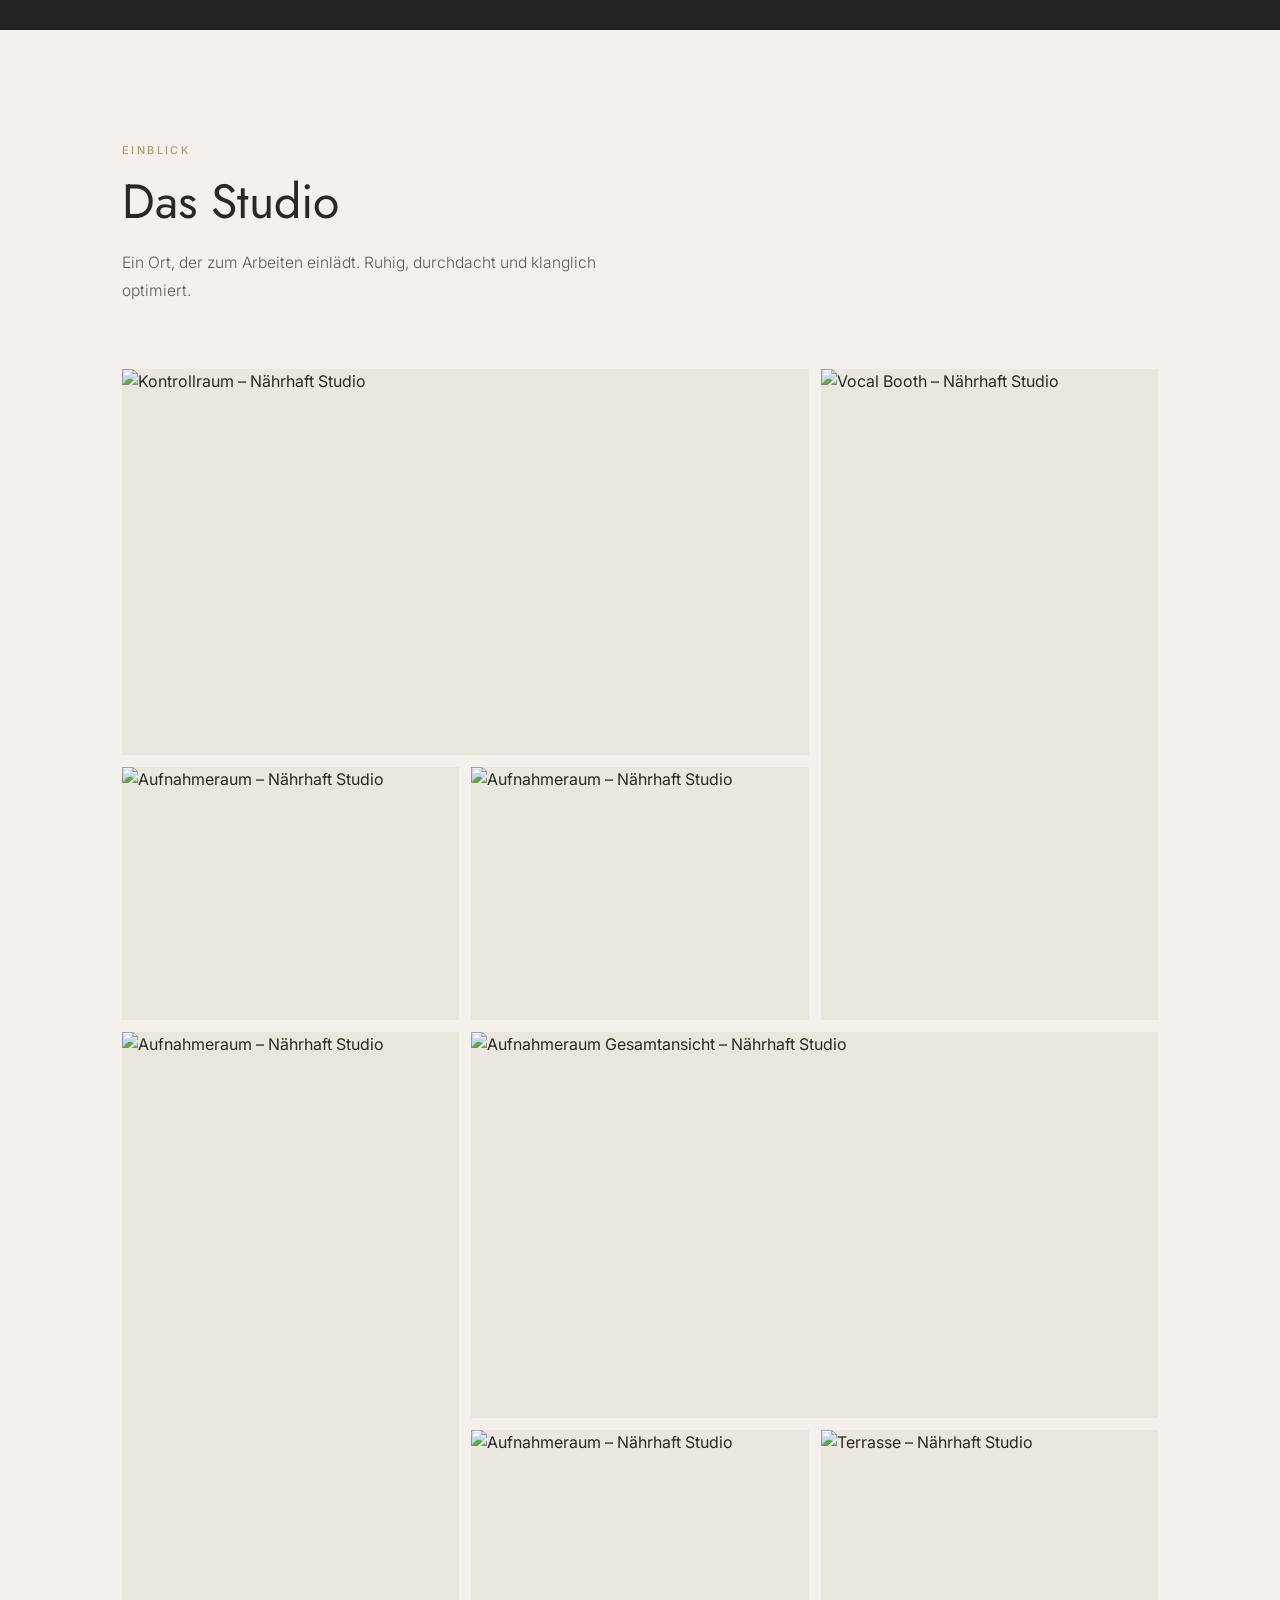
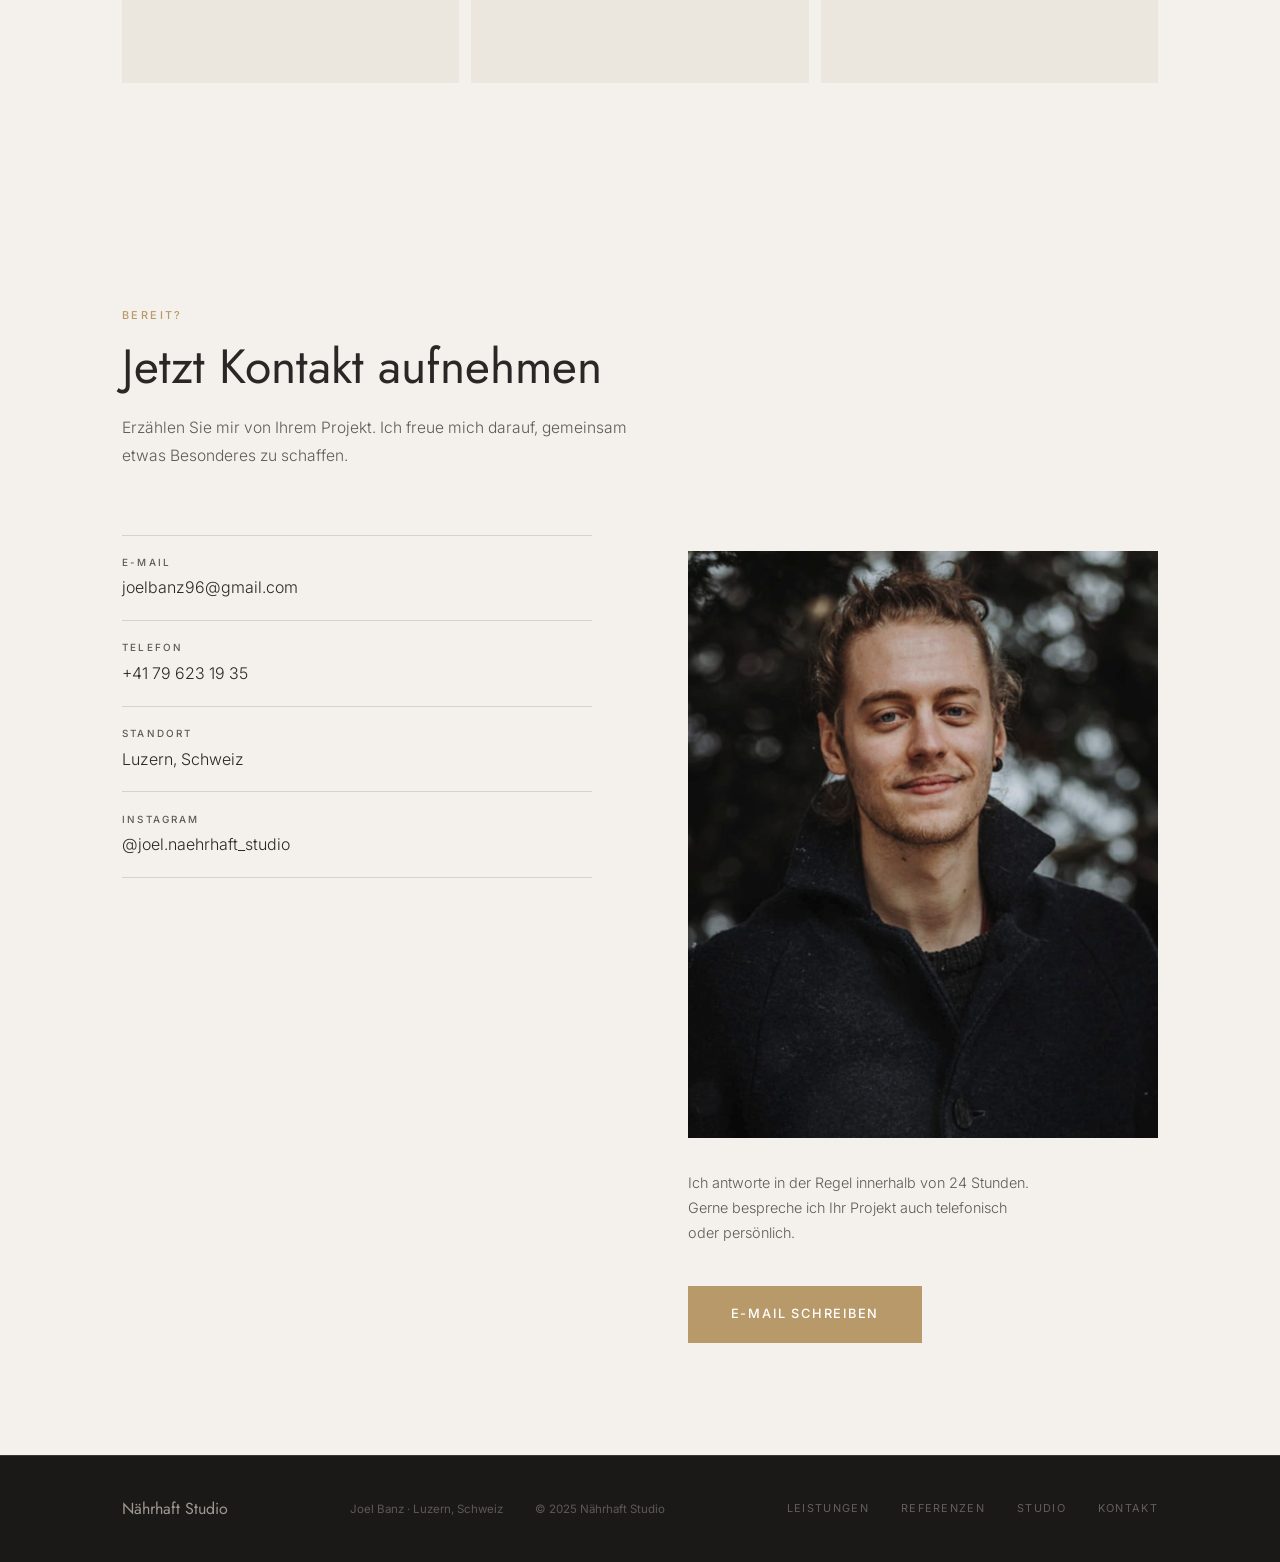
==== commit 8fc307bb: "Add studio photos to gallery with editorial grid layout" ====
--- a/de/index.html
+++ b/de/index.html
@@ -168,11 +168,14 @@
             <p class="section-text">Ein Ort, der zum Arbeiten einlädt. Ruhig, durchdacht und klanglich optimiert.</p>
         </div>
         <div class="gallery__grid">
-            <div class="gallery__item gallery__item--wide"><div class="gallery__placeholder"><span>Kontrollraum</span></div></div>
-            <div class="gallery__item"><div class="gallery__placeholder"><span>Aufnahmeraum</span></div></div>
-            <div class="gallery__item"><div class="gallery__placeholder"><span>Isolationskabine</span></div></div>
-            <div class="gallery__item"><div class="gallery__placeholder"><span>Equipment</span></div></div>
-            <div class="gallery__item gallery__item--wide"><div class="gallery__placeholder"><span>Studio Ansicht</span></div></div>
+            <div class="gallery__item"><img src="../images/studio/Control_Room.jpg" alt="Kontrollraum – Nährhaft Studio" loading="lazy"></div>
+            <div class="gallery__item"><img src="../images/studio/Vocal_Booth.jpg" alt="Vocal Booth – Nährhaft Studio" loading="lazy"></div>
+            <div class="gallery__item"><img src="../images/studio/Main_Room_1.jpg" alt="Aufnahmeraum – Nährhaft Studio" loading="lazy"></div>
+            <div class="gallery__item"><img src="../images/studio/Main_Room_2.jpg" alt="Aufnahmeraum – Nährhaft Studio" loading="lazy"></div>
+            <div class="gallery__item"><img src="../images/studio/Main_Room_3.jpg" alt="Aufnahmeraum – Nährhaft Studio" loading="lazy"></div>
+            <div class="gallery__item"><img src="../images/studio/Main_Room_Full.jpg" alt="Aufnahmeraum Gesamtansicht – Nährhaft Studio" loading="lazy"></div>
+            <div class="gallery__item"><img src="../images/studio/Main_Room_4.jpg" alt="Aufnahmeraum – Nährhaft Studio" loading="lazy"></div>
+            <div class="gallery__item"><img src="../images/studio/Terrace.jpg" alt="Terrasse – Nährhaft Studio" loading="lazy"></div>
         </div>
     </div>
 </section>
--- a/css/style.css
+++ b/css/style.css
@@ -511,6 +511,18 @@
 
 .gallery__item--wide { grid-column: span 2; aspect-ratio: 16/9; }
 .gallery__item--tall { grid-row: span 2; aspect-ratio: unset; }
+
+/* Explicit desktop layout — 8 studio photos */
+@media (min-width: 901px) {
+    .gallery__grid .gallery__item:nth-child(1) { grid-column: 1 / 3; aspect-ratio: 16/9; }
+    .gallery__grid .gallery__item:nth-child(2) { grid-column: 3; grid-row: 1 / 3; aspect-ratio: unset; }
+    .gallery__grid .gallery__item:nth-child(3) { grid-column: 1; grid-row: 2; }
+    .gallery__grid .gallery__item:nth-child(4) { grid-column: 2; grid-row: 2; }
+    .gallery__grid .gallery__item:nth-child(5) { grid-column: 1; grid-row: 3 / 5; aspect-ratio: unset; }
+    .gallery__grid .gallery__item:nth-child(6) { grid-column: 2 / 4; grid-row: 3; aspect-ratio: 16/9; }
+    .gallery__grid .gallery__item:nth-child(7) { grid-column: 2; grid-row: 4; }
+    .gallery__grid .gallery__item:nth-child(8) { grid-column: 3; grid-row: 4; }
+}
 
 .gallery__item img {
     width: 100%;
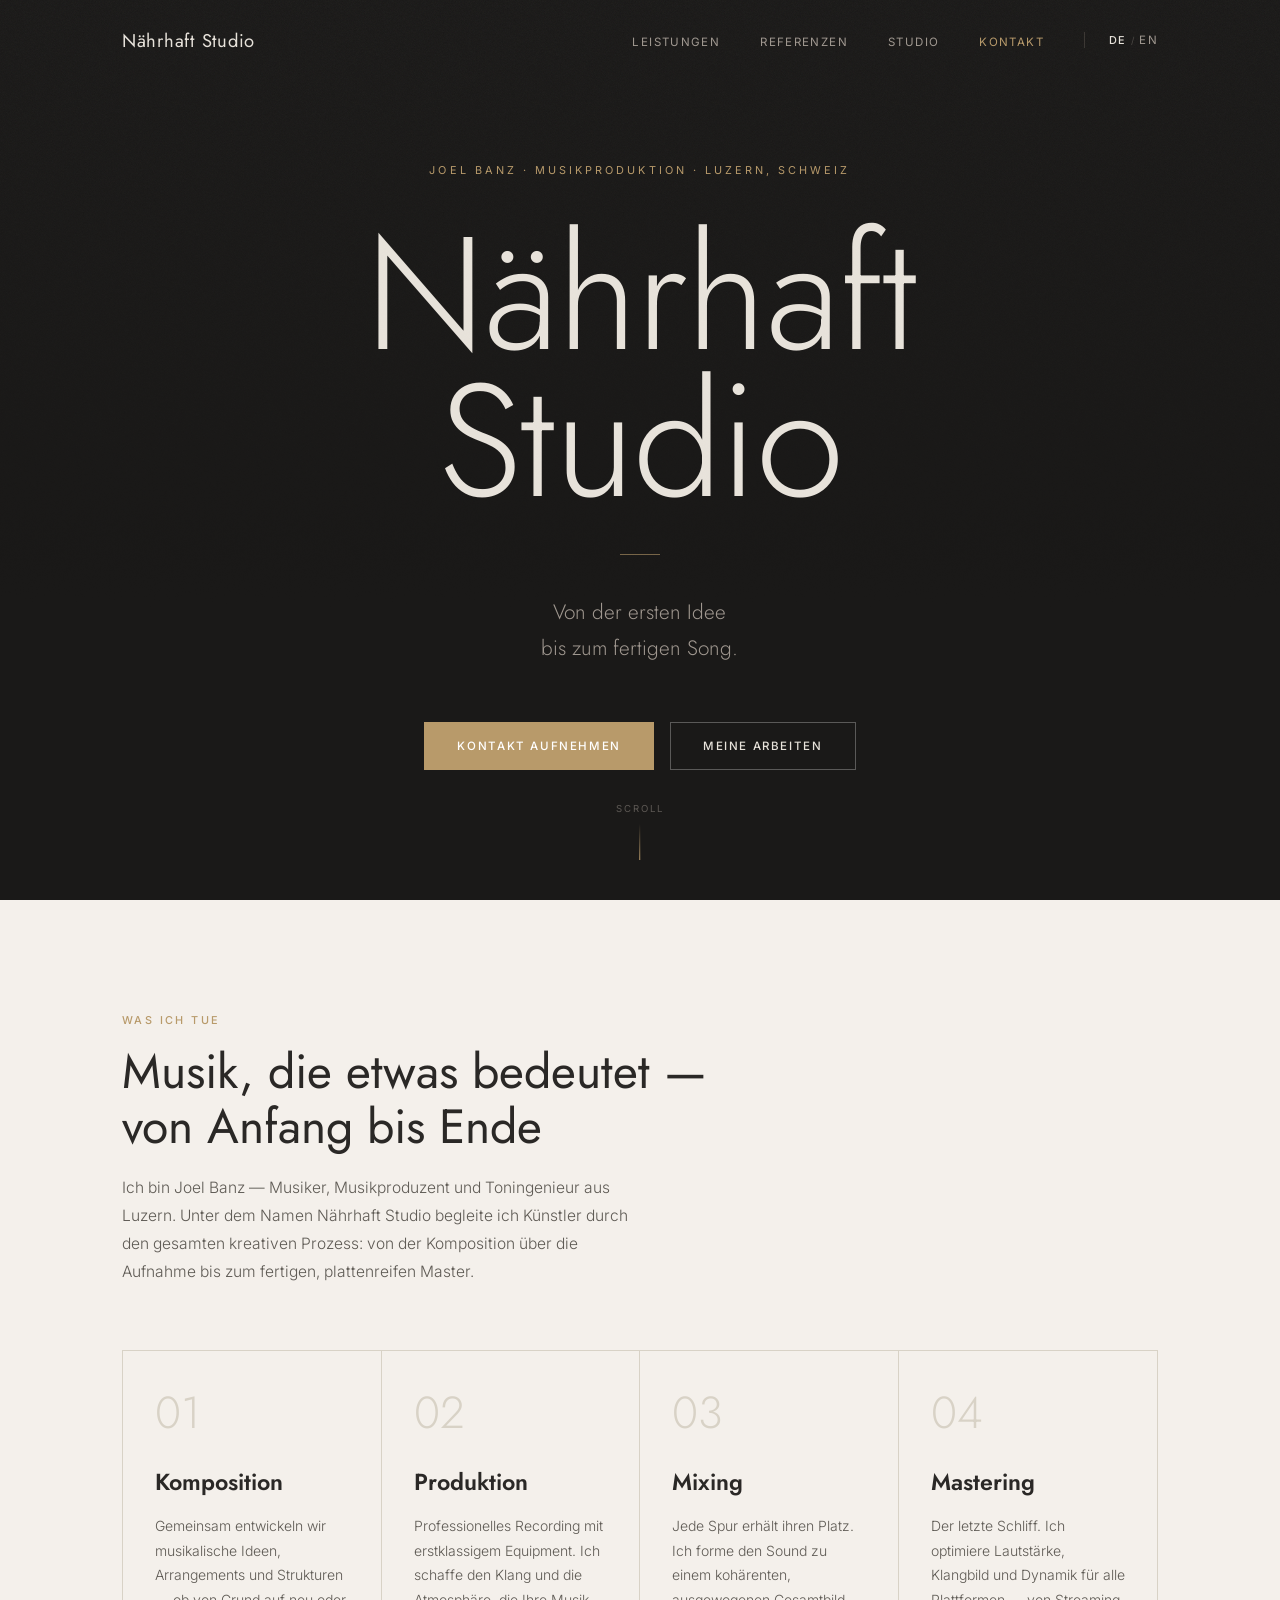
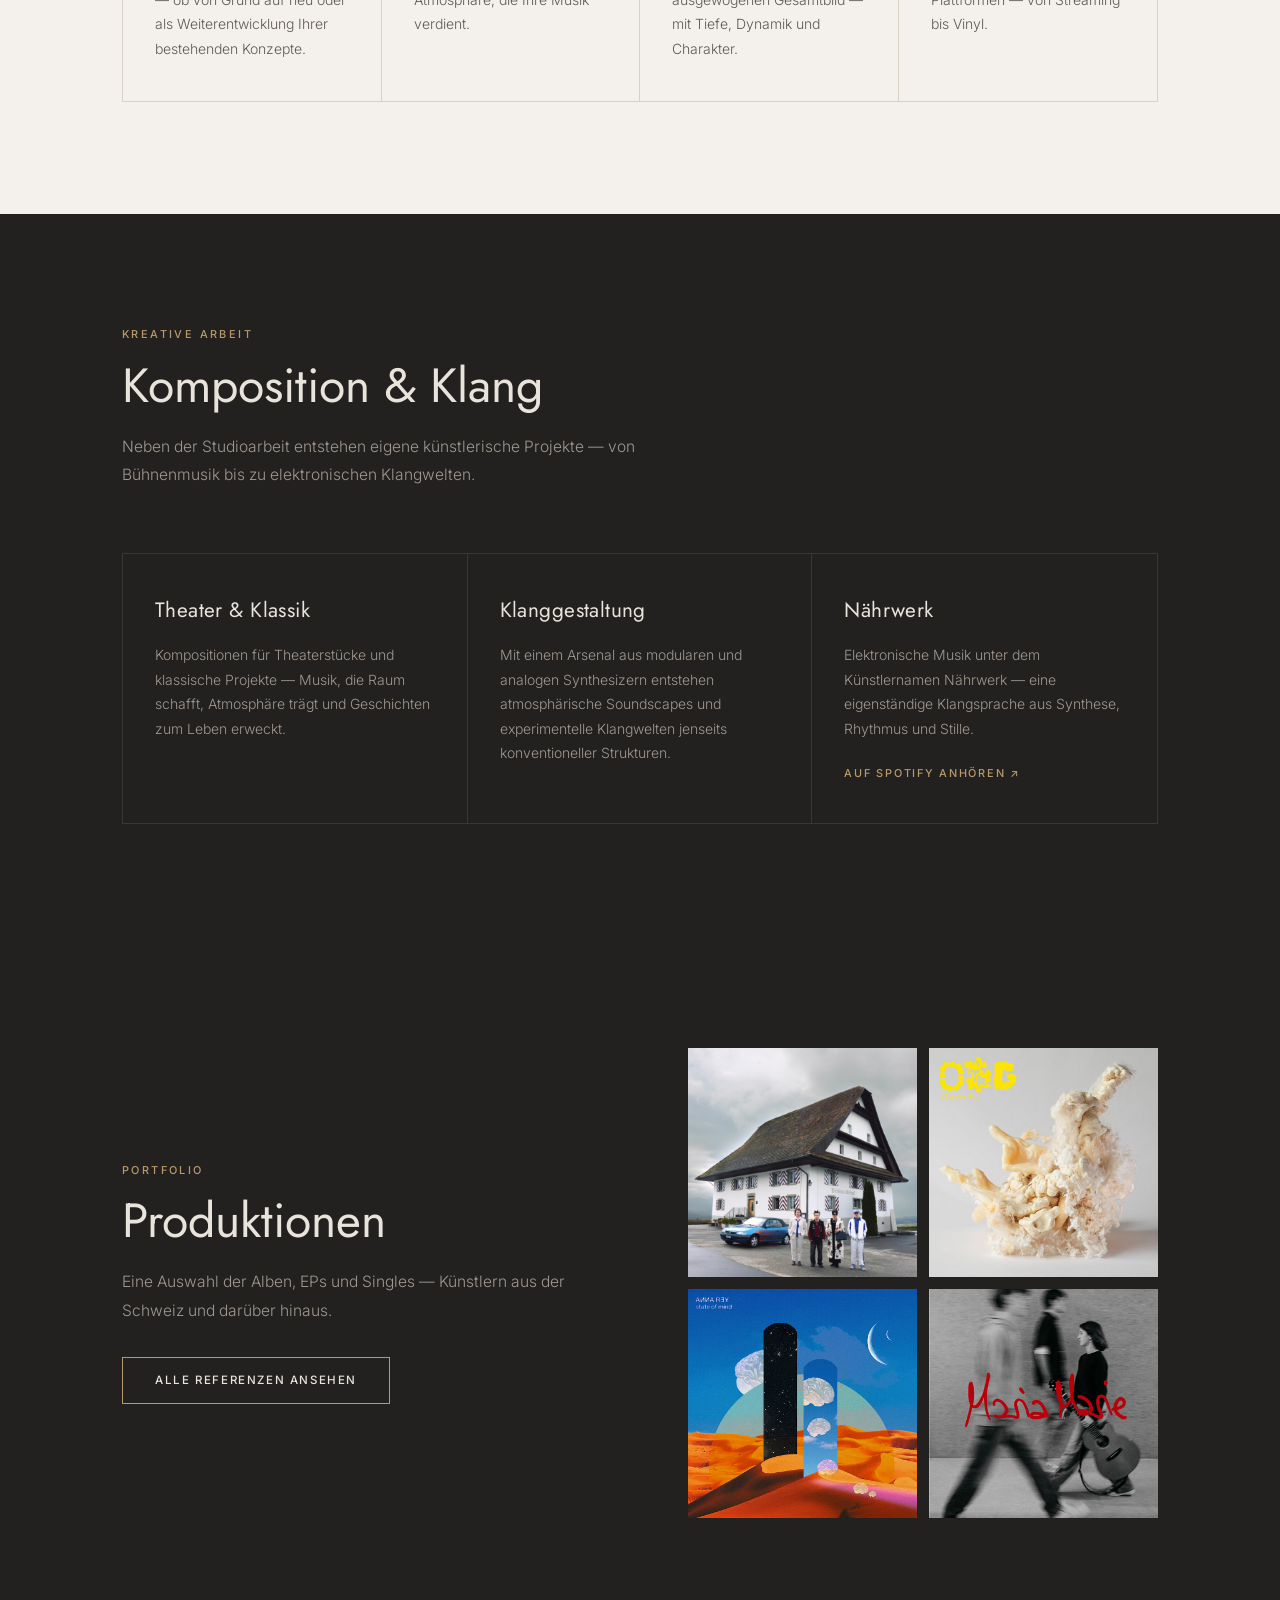
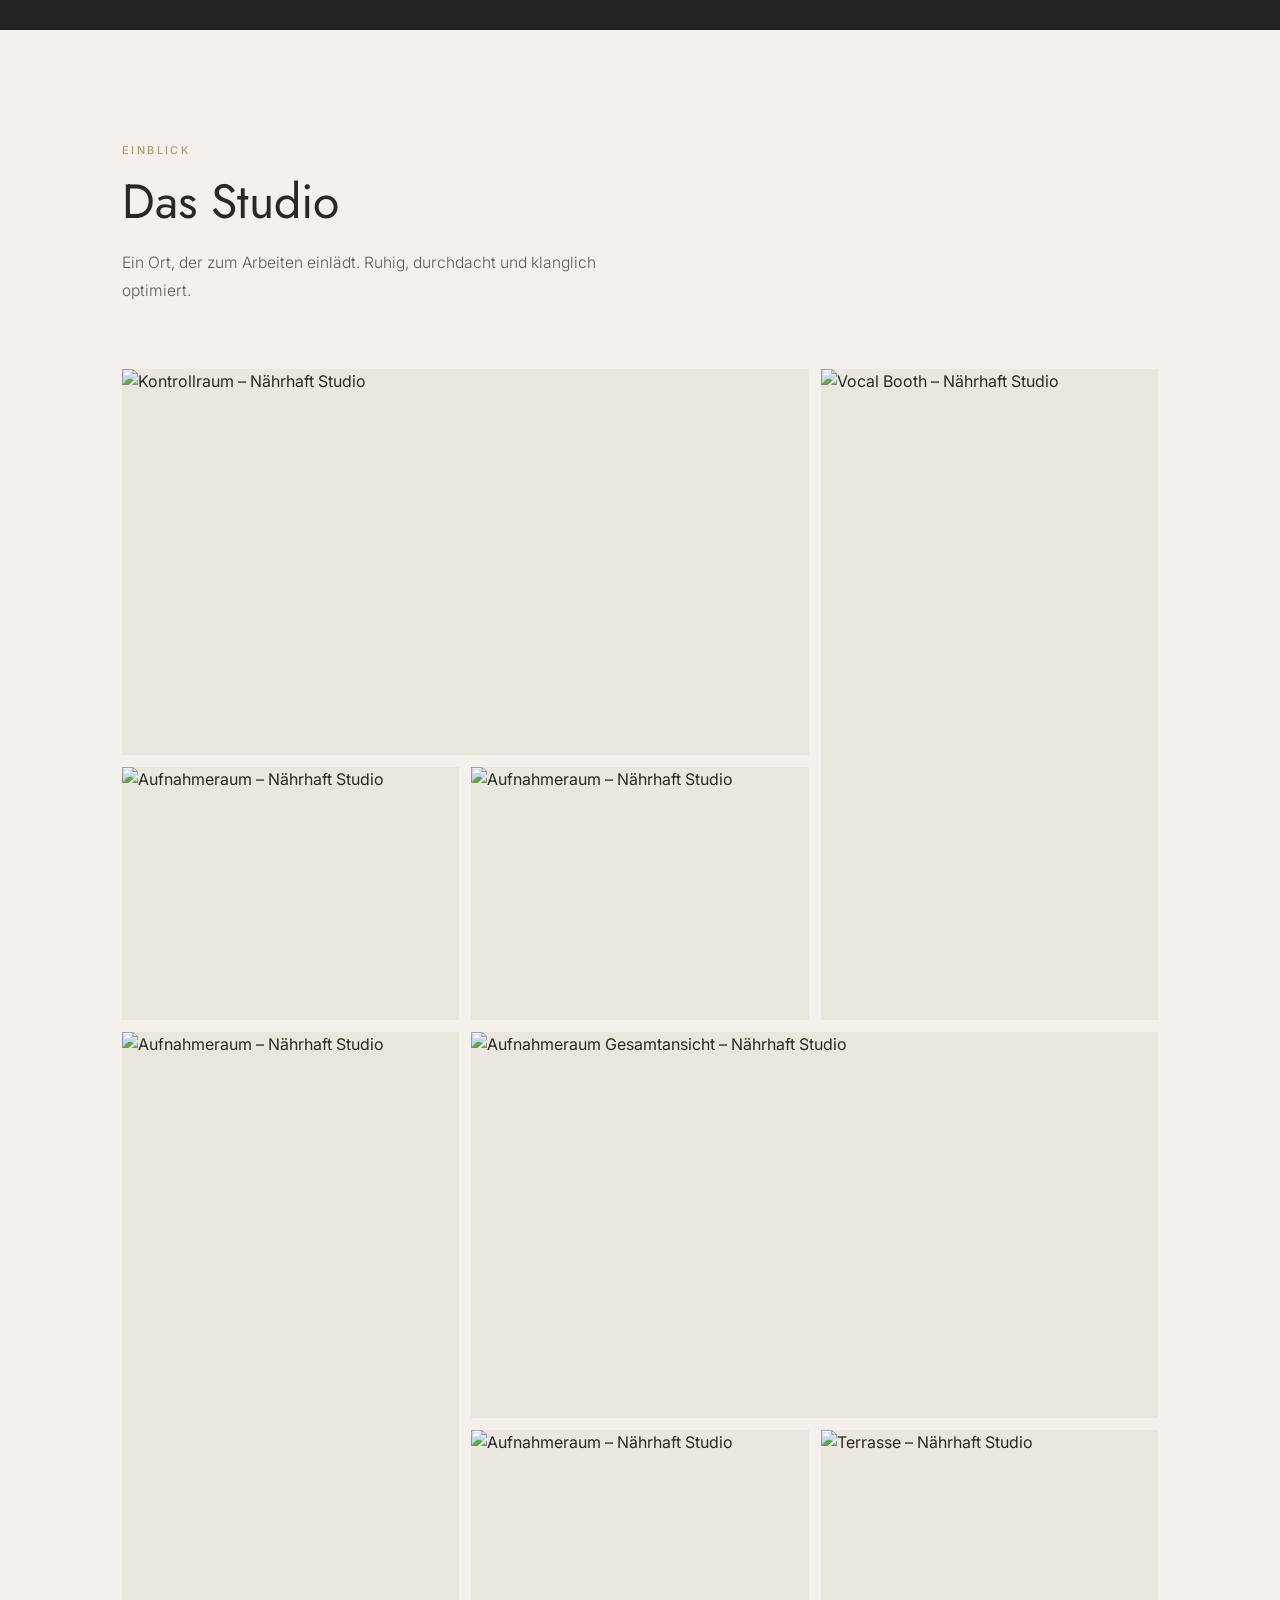
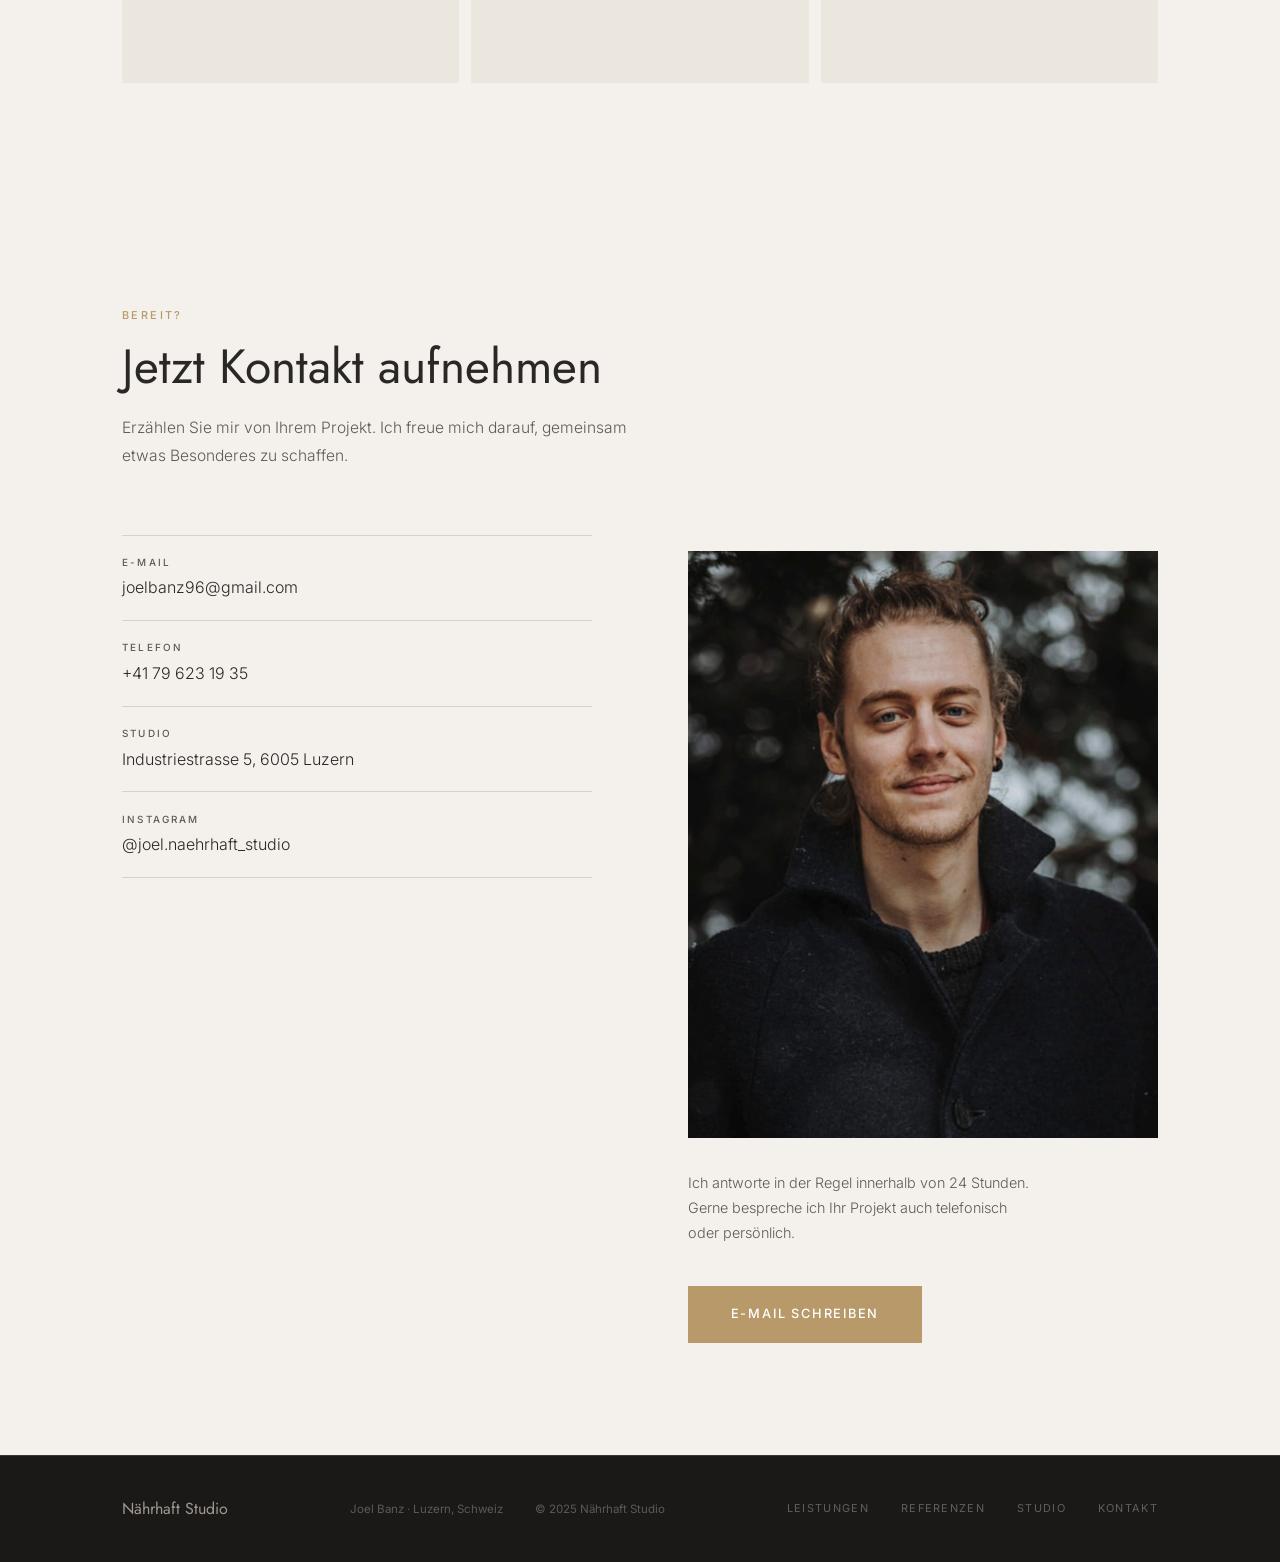
==== commit 2d065a02: "Improve SEO keywords and add studio address" ====
--- a/de/index.html
+++ b/de/index.html
@@ -4,10 +4,11 @@
     <meta charset="UTF-8">
     <meta name="viewport" content="width=device-width, initial-scale=1.0">
 
-    <title>Joel Banz | Nährhaft Studio – Musikproduktion Luzern, Schweiz</title>
-    <meta name="description" content="Joel Banz – Musiker, Musikproduzent und Toningenieur aus Luzern, Schweiz. Recording, Mixing, Mastering und Komposition unter dem Namen Nährhaft Studio.">
-    <meta name="keywords" content="Joel Banz, Nährhaft Studio, Musikproduktion Luzern, Musikproduzent Luzern, Tonstudio Luzern, Tonstudio Schweiz, Aufnahmestudio Luzern, Mixing Luzern, Mastering Schweiz">
+    <title>Joel Banz | Nährhaft Studio – Musikstudio Luzern, Schweiz</title>
+    <meta name="description" content="Joel Banz – Musiker, Musikproduzent und Toningenieur aus Luzern. Musik aufnehmen, mixen und mastern im Musikstudio Luzern. Recording, Mixing, Mastering und Komposition unter dem Namen Nährhaft Studio.">
+    <meta name="keywords" content="Joel Banz, Nährhaft Studio, Musikstudio Luzern, Musikproduktion Luzern, Musikproduzent Luzern, Tonstudio Luzern, Tonstudio Schweiz, Aufnahmestudio Luzern, Musik aufnehmen Luzern, Musik aufnehmen Schweiz, Mixing Luzern, Mastering Schweiz, music studio Luzern, music studio Switzerland, recording studio Luzern">
     <link rel="canonical" href="https://naehrhaft-studio.ch/de/">
+    <meta name="google-site-verification" content="74et8bBqJ808jJuKOxDlhNOGinHuBGOf3lTkqyuDt8U">
 
     <link rel="alternate" hreflang="de"      href="https://naehrhaft-studio.ch/de/">
     <link rel="alternate" hreflang="en"      href="https://naehrhaft-studio.ch/en/">
@@ -28,9 +29,9 @@
         "description": "Joel Banz ist Musiker, Musikproduzent und Toningenieur aus Luzern, Schweiz. Unter dem Namen Nährhaft Studio bietet er Recording, Mixing, Mastering und Komposition.",
         "url": "https://naehrhaft-studio.ch/de/",
         "email": "joelbanz96@gmail.com",
-        "address": { "@type": "PostalAddress", "addressLocality": "Luzern", "addressRegion": "LU", "addressCountry": "CH" },
+        "address": { "@type": "PostalAddress", "streetAddress": "Industriestrasse 5", "addressLocality": "Luzern", "postalCode": "6005", "addressRegion": "LU", "addressCountry": "CH" },
         "brand": { "@type": "Brand", "name": "Nährhaft Studio" },
-        "knowsAbout": ["Recording","Mixing","Mastering","Musikproduktion","Komposition","Tonstudio Luzern"]
+        "knowsAbout": ["Recording","Mixing","Mastering","Musikproduktion","Komposition","Musikstudio Luzern","Tonstudio Luzern","Musik aufnehmen Luzern"]
     }
     </script>
 
@@ -198,8 +199,8 @@
                     <a href="tel:+41796231935" class="contact__value">+41 79 623 19 35</a>
                 </div>
                 <div class="contact__item">
-                    <span class="contact__label">Standort</span>
-                    <span class="contact__value">Luzern, Schweiz</span>
+                    <span class="contact__label">Studio</span>
+                    <span class="contact__value">Industriestrasse 5, 6005 Luzern</span>
                 </div>
                 <div class="contact__item">
                     <span class="contact__label">Instagram</span>
